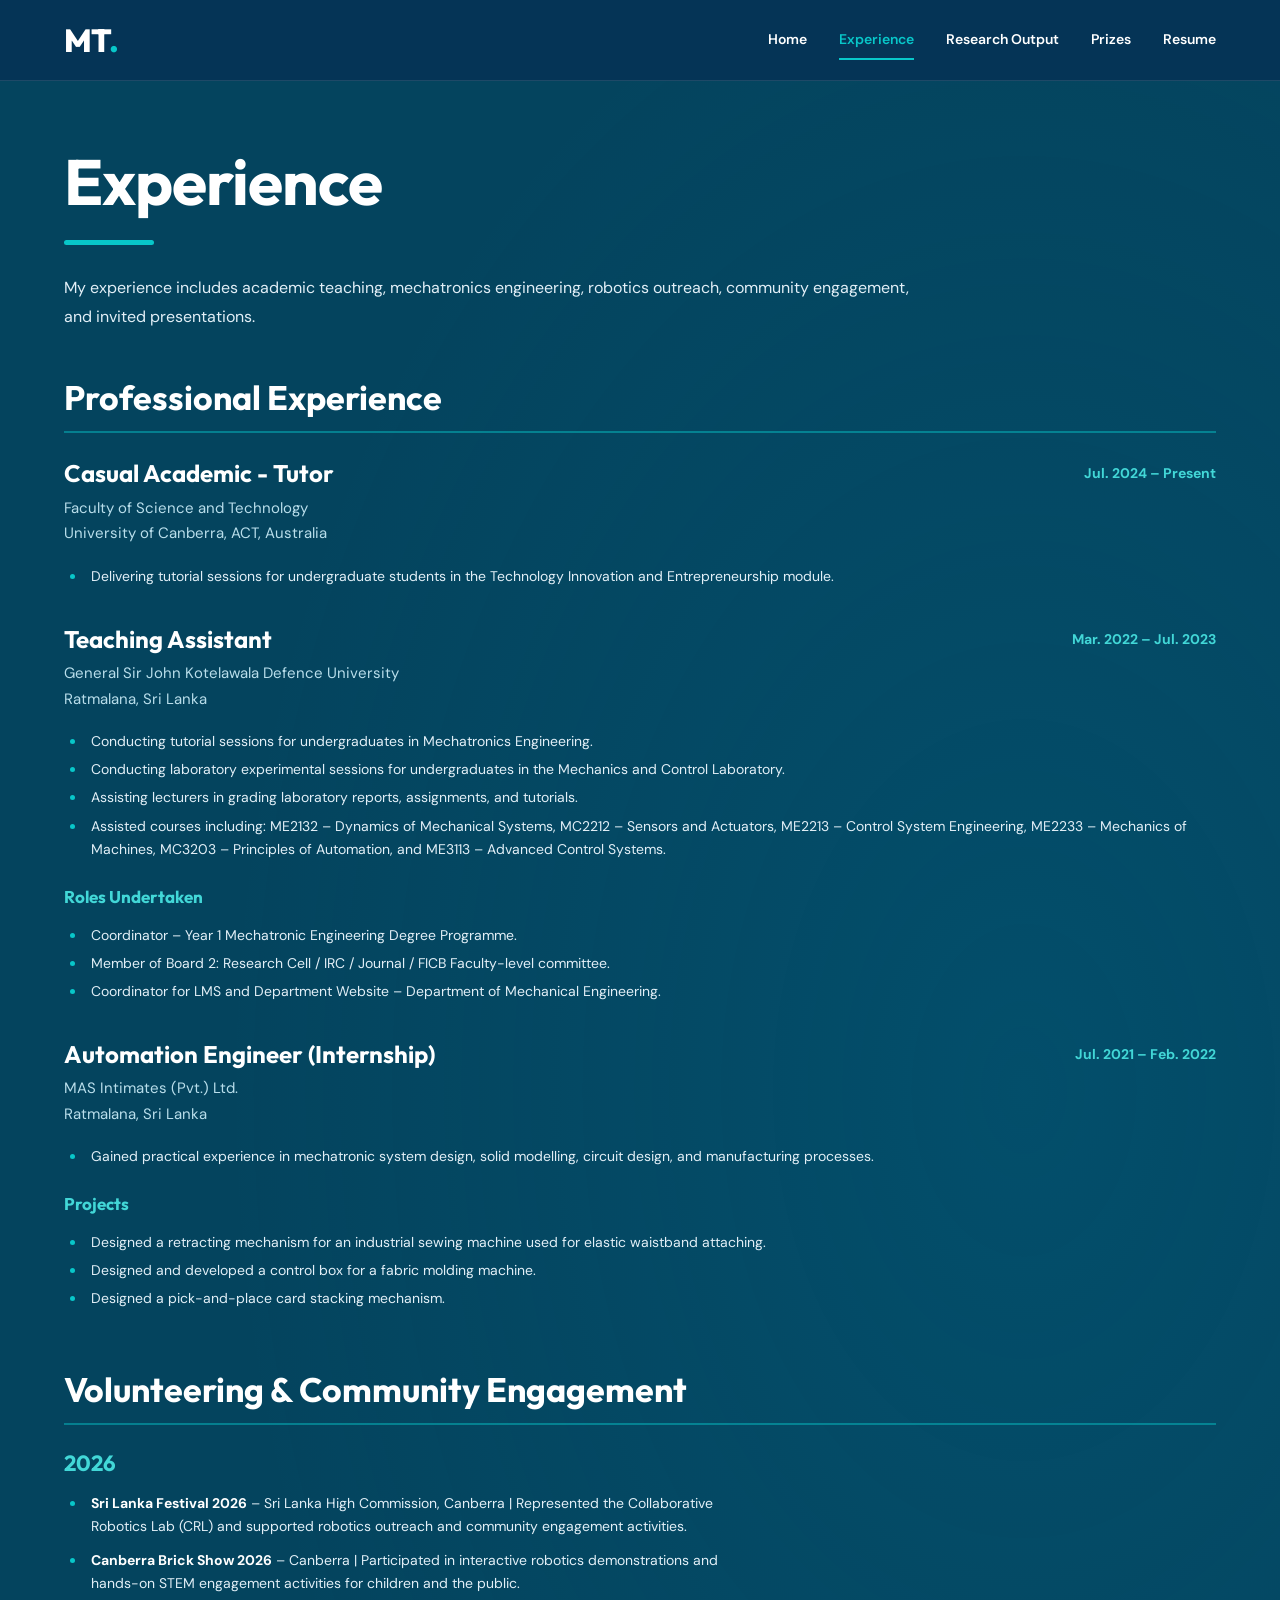
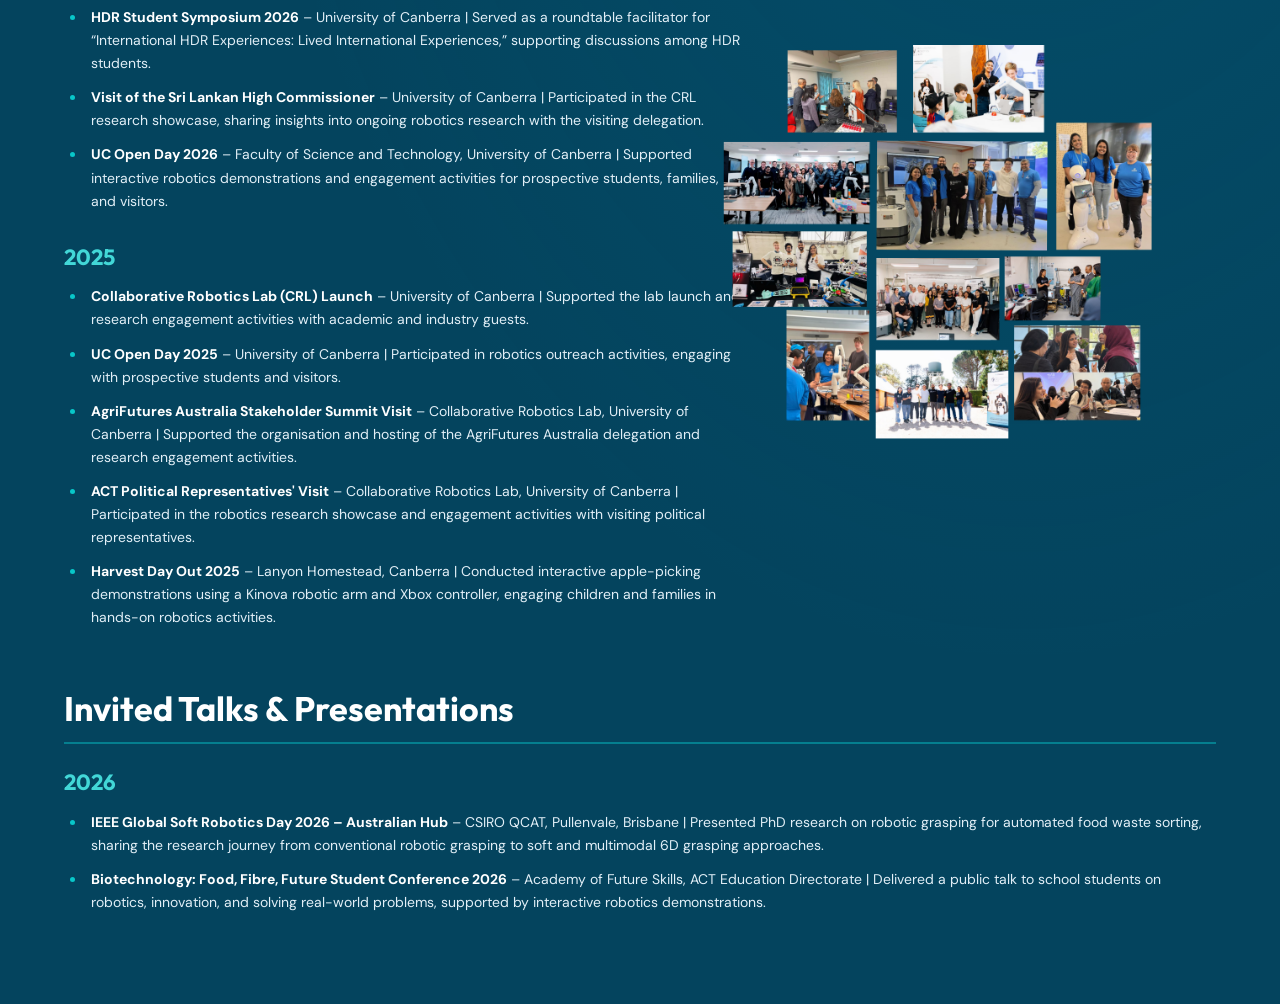
==== experience.html @ 750ffaf9 "Update experience.html" ====
<!DOCTYPE html>
<html lang="en">

<head>
    <meta charset="UTF-8">
    <meta name="viewport"
          content="width=device-width, initial-scale=1">

    <meta name="description"
          content="Professional experience, volunteering, community engagement, and invited talks of Moniesha Thilakarathna.">

    <title>Experience | Moniesha Thilakarathna</title>

    <!-- Google Fonts -->
    <link rel="preconnect"
          href="https://fonts.googleapis.com">

    <link rel="preconnect"
          href="https://fonts.gstatic.com"
          crossorigin>

    <link href="https://fonts.googleapis.com/css2?family=DM+Sans:wght@400;500;600;700&family=Outfit:wght@400;500;600;700;800&display=swap"
          rel="stylesheet">

    <!-- Main Portfolio Stylesheet -->
    <link rel="stylesheet" href="style.css?v=7">

    <style>

        /* ==========================================
           EXPERIENCE PAGE
           ========================================== */

        .experience-page {
            background:
                radial-gradient(
                    ellipse at 80% 40%,
                    rgba(0,125,165,0.18),
                    transparent 55%
                ),
                #04445e;

            min-height: calc(100vh - 80px);
            padding: 65px 0 90px;
            color: #ffffff;
        }

        /* PAGE TITLE */

        .experience-page .page-heading {
            font-family: 'Outfit', sans-serif;
            font-size: clamp(38px, 5vw, 64px);
            font-weight: 700;
            line-height: 1.12;
            letter-spacing: -1px;
            margin-bottom: 22px;
        }

        .experience-page .heading-rule {
            width: 90px;
            height: 5px;
            background: #08c7c9;
            border-radius: 5px;
            margin-bottom: 28px;
        }

        .experience-page .intro {
            color: #e2eff7;
            max-width: 850px;
            font-size: 16px;
            line-height: 1.85;
            margin-bottom: 45px;
        }

        /* ==========================================
           EXPERIENCE ENTRIES
           ========================================== */

        .experience-list {
            display: flex;
            flex-direction: column;
            gap: 35px;
        }

        .experience-item {
            background: transparent;
            border: none;
            border-radius: 0;
            padding: 0;
            box-shadow: none;
        }

        /* POSITION HEADER */

        .experience-header {
            display: flex;
            justify-content: space-between;
            align-items: flex-start;
            gap: 25px;
            margin-bottom: 18px;
        }

        .experience-position {
            font-family: 'Outfit', sans-serif;
            font-size: 24px;
            font-weight: 700;
            color: #ffffff;
            line-height: 1.35;
        }

        .experience-date {
            color: #42d7d7;
            font-size: 14px;
            font-weight: 700;
            white-space: nowrap;
            padding-top: 5px;
        }

        .experience-institution {
            color: #b9deeb;
            font-size: 15px;
            line-height: 1.7;
            margin-top: 6px;
        }

        /* SECTION LABELS */

        .experience-subheading {
            font-family: 'Outfit', sans-serif;
            font-size: 17px;
            font-weight: 700;
            color: #42d7d7;
            margin-top: 22px;
            margin-bottom: 12px;
        }

        /* RESPONSIBILITIES */

        .experience-details {
            padding-left: 22px;
            margin: 0;
            color: #e2eff7;
        }

        .experience-details li {
            font-size: 14px;
            line-height: 1.65;
            margin-bottom: 5px;
            padding-left: 5px;
        }

        .experience-details li::marker {
            color: #08c7c9;
        }

        /* NESTED PROJECT LIST */

        .experience-details ul {
            padding-left: 24px;
            margin-top: 8px;
        }

        /* ==========================================
           RESPONSIVE
           ========================================== */

        @media (max-width: 650px) {

            .experience-page {
                padding: 42px 0 65px;
            }

            .experience-item {
                padding: 0;
            }

            .experience-header {
                flex-direction: column;
                gap: 8px;
            }

            .experience-position {
                font-size: 21px;
            }

            .experience-date {
                font-size: 13px;
            }

            .experience-institution {
                font-size: 14px;
            }

            .experience-details li {
                font-size: 13px;
            }
        }


        /* SECTION HEADINGS AND SPACING */
        .experience-section + .experience-section {
            margin-top: 58px;
        }
        .section-heading {
            font: 700 clamp(25px, 3vw, 34px)/1.25 'Outfit', sans-serif;
            color: #ffffff;
            margin: 0 0 24px;
            padding-bottom: 12px;
            border-bottom: 2px solid rgba(8,199,201,0.45);
        }
        .activity-year {
            font: 700 22px/1.3 'Outfit', sans-serif;
            color: #42d7d7;
            margin: 0 0 14px;
        }
        .activity-list li {
            margin-bottom: 11px;
            line-height: 1.65;
        }
        .activity-list li:last-child,
        .experience-details li:last-child {
            margin-bottom: 0;
        }
        .activity-list strong {
            color: #ffffff;
            font-weight: 700;
        }
        /* 60:40 CONTENT AND IMAGE LAYOUT */
        .volunteering-layout {
            display: grid;
            grid-template-columns: minmax(0, 3fr) minmax(0, 2fr);
            gap: 24px;
            align-items: start;
        }
        .volunteering-content {
            display: grid;
            gap: 30px;
            min-width: 0;
        }
        .activity-card {
            padding: 0;
        }
       
/* RIGHT IMAGE AREA */

.volunteering-image {
    width: 100%;
    height: 100%;
    margin: 0 !important;
    padding: 0 !important;

    display: flex;
    align-items: center;
    justify-content: center;

    background: transparent !important;
    border: none !important;
    border-radius: 0 !important;
    box-shadow: none !important;

    overflow: visible;
}

/* ENLARGE COLLAGE EQUALLY FROM ALL SIDES */

.volunteering-image img {
    display: block;

    width: 140% !important;
    max-width: none !important;
    height: auto !important;
    max-height: none !important;

    object-fit: contain;
    object-position: center;

    border: none !important;
    border-radius: 0 !important;
    box-shadow: none !important;
}

/* MOBILE */

@media (max-width: 768px) {
    .volunteering-image {
        height: auto;
    }

    .volunteering-image img {
        width: 100% !important;
        max-width: 100% !important;
        height: auto !important;
    }
}

    
/* VOLUNTEERING - 40:60 LAYOUT */

.volunteering-grid {
    display: grid;
    grid-template-columns: minmax(0, 2fr) minmax(0, 3fr);
    gap: 30px;
    align-items: stretch;
}

/* Left content */
.volunteering-grid > :first-child {
    min-width: 0;
}

/* Right image area */
.volunteering-image {
    width: 100%;
    height: 100%;
    min-width: 0;

    margin: 0 !important;
    padding: 0 !important;

    display: flex;
    align-items: center;
    justify-content: center;

    background: transparent !important;
    border: none !important;
    border-radius: 0 !important;
    box-shadow: none !important;
}

/* Enlarge collage while preserving proportions */
.volunteering-image img {
    display: block;

    width: 100%;
    height: 100%;
    max-width: 100%;
    max-height: 100%;

    object-fit: contain;
    object-position: center;

    border: none !important;
    border-radius: 0 !important;
    box-shadow: none !important;
}

/* Mobile */
@media (max-width: 768px) {
    .volunteering-grid {
        grid-template-columns: 1fr;
        gap: 25px;
    }

    .volunteering-image {
        height: auto;
    }

    .volunteering-image img {
        width: 100%;
        height: auto;
    }
}

        
    </style>

</head>

<body>

    <!-- ==========================================
         NAVIGATION BAR
         ========================================== -->

    <header class="site-header">

        <nav class="navbar container"
             aria-label="Main navigation">

            <a href="index.html" class="logo">
                MT<span>.</span>
            </a>

            <button class="menu-toggle"
                    type="button"
                    aria-label="Toggle navigation"
                    aria-expanded="false"
                    aria-controls="nav-links">
                ☰
            </button>

            <div class="nav-links" id="nav-links">

                <a href="index.html">Home</a>

                <a href="experience.html"
                   class="active"
                   aria-current="page">
                    Experience
                </a>

                <a href="research-output.html">
                    Research Output
                </a>

                <a href="prizes.html">
                    Prizes
                </a>

                <a href="assets/resume/CV-Moniesha_Thilakarathna.pdf"
                   target="_blank"
                   rel="noopener noreferrer">
                    Resume
                </a>

            </div>

        </nav>

    </header>


    <!-- ==========================================
         EXPERIENCE CONTENT
         ========================================== -->

    <main class="experience-page">

        <div class="container">

            <h1 class="page-heading">
                Experience
            </h1>

            <div class="heading-rule"></div>

            <p class="intro">
                My experience includes academic teaching, mechatronics engineering, robotics outreach, community engagement, and invited presentations.
            </p>


            <section class="experience-section" id="professional-experience" aria-labelledby="professional-heading">
                <h2 class="section-heading" id="professional-heading">Professional Experience</h2>
                <div class="experience-list">


                <!-- ==================================
                     1. CASUAL ACADEMIC
                     ================================== -->

                <article class="experience-item">

                    <div class="experience-header">

                        <div>

                            <h2 class="experience-position">
                                Casual Academic - Tutor
                            </h2>

                            <p class="experience-institution">
                                Faculty of Science and Technology
                                <br>
                                University of Canberra, ACT, Australia
                            </p>

                        </div>

                        <div class="experience-date">
                            Jul. 2024 – Present
                        </div>

                    </div>

                    <ul class="experience-details">

                        <li>
                            Delivering tutorial sessions for
                            undergraduate students in the
                            Technology Innovation and
                            Entrepreneurship module.
                        </li>

                    </ul>

                </article>


                <!-- ==================================
                     2. TEACHING ASSISTANT
                     ================================== -->

                <article class="experience-item">

                    <div class="experience-header">

                        <div>

                            <h2 class="experience-position">
                                Teaching Assistant
                            </h2>

                            <p class="experience-institution">
                                General Sir John Kotelawala
                                Defence University
                                <br>
                                Ratmalana, Sri Lanka
                            </p>

                        </div>

                        <div class="experience-date">
                            Mar. 2022 – Jul. 2023
                        </div>

                    </div>

                    <ul class="experience-details">

                        <li>
                            Conducting tutorial sessions for
                            undergraduates in Mechatronics Engineering.
                        </li>

                        <li>
                            Conducting laboratory experimental sessions
                            for undergraduates in the Mechanics and
                            Control Laboratory.
                        </li>

                        <li>
                            Assisting lecturers in grading laboratory
                            reports, assignments, and tutorials.
                        </li>

                        <li>
                            Assisted courses including:
                            ME2132 – Dynamics of Mechanical Systems,
                            MC2212 – Sensors and Actuators,
                            ME2213 – Control System Engineering,
                            ME2233 – Mechanics of Machines,
                            MC3203 – Principles of Automation,
                            and ME3113 – Advanced Control Systems.
                        </li>

                    </ul>


                    <h3 class="experience-subheading">
                        Roles Undertaken
                    </h3>

                    <ul class="experience-details">

                        <li>
                            Coordinator – Year 1 Mechatronic
                            Engineering Degree Programme.
                        </li>

                        <li>
                            Member of Board 2: Research Cell /
                            IRC / Journal / FICB Faculty-level committee.
                        </li>

                        <li>
                            Coordinator for LMS and Department Website –
                            Department of Mechanical Engineering.
                        </li>

                    </ul>

                </article>


                <!-- ==================================
                     3. AUTOMATION ENGINEER
                     ================================== -->

                <article class="experience-item">

                    <div class="experience-header">

                        <div>

                            <h2 class="experience-position">
                                Automation Engineer (Internship)
                            </h2>

                            <p class="experience-institution">
                                MAS Intimates (Pvt.) Ltd.
                                <br>
                                Ratmalana, Sri Lanka
                            </p>

                        </div>

                        <div class="experience-date">
                            Jul. 2021 – Feb. 2022
                        </div>

                    </div>


                    <ul class="experience-details">

                        <li>
                            Gained practical experience in
                            mechatronic system design,
                            solid modelling, circuit design,
                            and manufacturing processes.
                        </li>

                    </ul>


                    <h3 class="experience-subheading">
                        Projects
                    </h3>

                    <ul class="experience-details">

                        <li>
                            Designed a retracting mechanism for
                            an industrial sewing machine used
                            for elastic waistband attaching.
                        </li>

                        <li>
                            Designed and developed a control box
                            for a fabric molding machine.
                        </li>

                        <li>
                            Designed a pick-and-place card
                            stacking mechanism.
                        </li>

                    </ul>

                </article>


            </div>
            </section>

            <!-- VOLUNTEERING AND COMMUNITY ENGAGEMENT -->
            <section class="experience-section" id="volunteering" aria-labelledby="volunteering-heading">
                <h2 class="section-heading" id="volunteering-heading">Volunteering &amp; Community Engagement</h2>
                <div class="volunteering-layout">
                    <div class="volunteering-content">
                        <div class="experience-item activity-card">
                            <h3 class="activity-year">2026</h3>
                            <ul class="experience-details activity-list">
                                <li><strong>Sri Lanka Festival 2026</strong> – Sri Lanka High Commission, Canberra | Represented the Collaborative Robotics Lab (CRL) and supported robotics outreach and community engagement activities.</li>
                                <li><strong>Canberra Brick Show 2026</strong> – Canberra | Participated in interactive robotics demonstrations and hands-on STEM engagement activities for children and the public.</li>
                                <li><strong>HDR Student Symposium 2026</strong> – University of Canberra | Served as a roundtable facilitator for “International HDR Experiences: Lived International Experiences,” supporting discussions among HDR students.</li>
                                <li><strong>Visit of the Sri Lankan High Commissioner</strong> – University of Canberra | Participated in the CRL research showcase, sharing insights into ongoing robotics research with the visiting delegation.</li>
                                <li><strong>UC Open Day 2026</strong> – Faculty of Science and Technology, University of Canberra | Supported interactive robotics demonstrations and engagement activities for prospective students, families, and visitors.</li>
                            </ul>
                        </div>
                        <div class="experience-item activity-card">
                            <h3 class="activity-year">2025</h3>
                            <ul class="experience-details activity-list">
                                <li><strong>Collaborative Robotics Lab (CRL) Launch</strong> – University of Canberra | Supported the lab launch and research engagement activities with academic and industry guests.</li>
                                <li><strong>UC Open Day 2025</strong> – University of Canberra | Participated in robotics outreach activities, engaging with prospective students and visitors.</li>
                                <li><strong>AgriFutures Australia Stakeholder Summit Visit</strong> – Collaborative Robotics Lab, University of Canberra | Supported the organisation and hosting of the AgriFutures Australia delegation and research engagement activities.</li>
                                <li><strong>ACT Political Representatives' Visit</strong> – Collaborative Robotics Lab, University of Canberra | Participated in the robotics research showcase and engagement activities with visiting political representatives.</li>
                                <li><strong>Harvest Day Out 2025</strong> – Lanyon Homestead, Canberra | Conducted interactive apple-picking demonstrations using a Kinova robotic arm and Xbox controller, engaging children and families in hands-on robotics activities.</li>
                            </ul>
                        </div>
                    </div>
                    <figure class="volunteering-image">
                        <img src="assets/images/Volunteering_Collage.png"
                             alt="Collage of volunteering, community engagement and robotics outreach activities"
                             loading="lazy">
                    </figure>
                </div>
            </section>

            <!-- INVITED TALKS AND PRESENTATIONS -->
            <section class="experience-section" id="invited-talks" aria-labelledby="talks-heading">
                <h2 class="section-heading" id="talks-heading">Invited Talks &amp; Presentations</h2>
                <article class="experience-item activity-card">
                    <h3 class="activity-year">2026</h3>
                    <ul class="experience-details activity-list">
                        <li><strong>IEEE Global Soft Robotics Day 2026 – Australian Hub</strong> – CSIRO QCAT, Pullenvale, Brisbane | Presented PhD research on robotic grasping for automated food waste sorting, sharing the research journey from conventional robotic grasping to soft and multimodal 6D grasping approaches.</li>
                        <li><strong>Biotechnology: Food, Fibre, Future Student Conference 2026</strong> – Academy of Future Skills, ACT Education Directorate | Delivered a public talk to school students on robotics, innovation, and solving real-world problems, supported by interactive robotics demonstrations.</li>
                    </ul>
                </article>
            </section>

        </div>

    </main>


    <!-- ==========================================
         MOBILE NAVIGATION SCRIPT
         ========================================== -->

    <script>

        const toggle =
            document.querySelector('.menu-toggle');

        const links =
            document.querySelector('.nav-links');

        toggle.addEventListener('click', () => {

            const open =
                links.classList.toggle('open');

            toggle.setAttribute(
                'aria-expanded',
                String(open)
            );

        });

        links.querySelectorAll('a').forEach(a => {

            a.addEventListener('click', () => {

                links.classList.remove('open');

                toggle.setAttribute(
                    'aria-expanded',
                    'false'
                );

            });

        });

    </script>

</body>
</html>
---- style.css ----
/* ==========================================
   MONIESHA THILAKARATHNA
   PORTFOLIO - HOMEPAGE
   ========================================== */

:root {
    --ocean-blue: #06395f;
    --deep-blue: #032e50;
    --teal: #08c7c9;
    --white: #ffffff;
    --light-text: #e2eff7;
}


/* ==========================================
   GENERAL
   ========================================== */

* {
    margin: 0;
    padding: 0;
    box-sizing: border-box;
}

html {
    scroll-behavior: smooth;
}

body {
    font-family: 'DM Sans', sans-serif;
    background: #ffffff;
    color: #ffffff;
    line-height: 1.7;
}

a {
    text-decoration: none;
    color: inherit;
}

img {
    display: block;
    max-width: 100%;
}

button {
    font: inherit;
}


/* ==========================================
   CENTRED CONTENT
   ========================================== */

.container {
    width: min(1200px, 90%);
    margin: 0 auto;
}


/* ==========================================
   NAVIGATION BAR
   ========================================== */

.site-header {
    width: 100%;
    background: #053456;

    border-bottom:
        1px solid rgba(255,255,255,0.1);
}

.navbar {
    min-height: 80px;

    display: flex;
    align-items: center;
    justify-content: space-between;

    gap: 30px;
}


/* LOGO */

.logo {
    font-family: 'Outfit', sans-serif;
    font-size: 32px;
    font-weight: 800;

    color: #ffffff;
    letter-spacing: -1px;

    flex-shrink: 0;
}

.logo span {
    color: var(--teal);
}


/* NAVIGATION LINKS */

.nav-links {
    display: flex;
    align-items: center;
    gap: 32px;
}

.nav-links a {
    font-size: 14px;
    font-weight: 600;
    color: #ffffff;

    position: relative;
    padding: 8px 0;
}

.nav-links a:hover,
.nav-links a.active {
    color: var(--teal);
}

.nav-links a.active::after {
    content: "";

    position: absolute;
    bottom: 0;
    left: 0;

    width: 100%;
    height: 2px;

    background: var(--teal);
}


/* MOBILE MENU BUTTON */

.menu-toggle {
    display: none;

    background: none;
    border: none;

    color: white;
    font-size: 27px;

    cursor: pointer;
}


/* ==========================================
   HOMEPAGE BACKGROUND
   ========================================== */

.hero {
    width: 100%;

    min-height: 0;
    height: auto;

    background:
        radial-gradient(
            ellipse at 75% 75%,
            rgba(0, 125, 165, 0.20),
            transparent 55%
        ),
        linear-gradient(
            145deg,
            #04445E 100%
        );

    display: block;
}


/* ==========================================
   HOMEPAGE GRID
   ========================================== */

.hero-grid {
    display: grid;

    grid-template-columns:
        minmax(0, 1.15fr)
        minmax(0, 0.85fr);

    /* Both columns have the same height */
    align-items: stretch;

    gap: clamp(35px, 5vw, 90px);

    padding-top: 45px;
    padding-bottom: 55px;

    transform: none;
}


/* ==========================================
   LEFT: INTRODUCTION
   ========================================== */

.hero-content {
    position: relative;

    min-width: 0;
    max-width: 660px;
}


/* NAME */

.hero-content h1 {
    font-family: 'Outfit', sans-serif;

    font-size: clamp(43px, 4.5vw, 72px);
    font-weight: 700;

    line-height: 1.13;
    letter-spacing: -1.8px;

    color: #ffffff;

    margin-bottom: 28px;

    overflow-wrap: anywhere;
}


/* ==========================================
   TURQUOISE DIVIDER
   ========================================== */

.hero-divider {
    width: 90px;
    height: 5px;

    background: var(--teal);

    border-radius: 5px;
    margin-bottom: 26px;
}


/* ==========================================
   BIOGRAPHY
   ========================================== */

.hero-description {
    max-width: 660px;

    font-size: 15px;
    line-height: 1.9;

    color: var(--light-text);

    text-align: justify;
    text-justify: inter-word;
}


/* ==========================================
   BUTTONS
   ========================================== */

.hero-buttons {
    display: flex;
    flex-wrap: wrap;

    gap: 18px;
    margin-top: 35px;
}

.btn {
    display: inline-flex;

    align-items: center;
    justify-content: center;

    padding: 14px 25px;
    min-height: 50px;

    border-radius: 5px;

    font-size: 13px;
    font-weight: 700;

    white-space: nowrap;
}


/* WHITE BUTTON */

.btn-white {
    background: #ffffff;
    color: #053456;
}

.btn-white:hover {
    background: #e9f5fc;
}


/* TEAL BUTTON */

.btn-teal {
    background: var(--teal);
    color: #032e50;
}

.btn-teal:hover {
    background: #35d9d9;
}


/* ==========================================
   TOP-RIGHT GET IN TOUCH BUTTON
   ========================================== */

.hero-top-contact {
    position: absolute;

    /* Align button vertically with Moniesha */
    top: 31px;
    right: 0;

    display: flex;
    align-items: center;
    justify-content: flex-end;

    z-index: 2;
}


/* SMALLER BUTTON */

.hero-top-contact .btn {
    min-height: 38px;

    padding: 9px 17px;

    font-size: 12px;
    border-radius: 5px;
}


/* ==========================================
   RIGHT: PORTRAIT
   ========================================== */

.hero-visual {
    width: 100%;
    height: 100%;

    display: flex;
    align-items: stretch;
    justify-content: center;

    min-height: 0;
}


/* PORTRAIT FRAME */

.portrait-frame {
    width: min(100%, 350px);

    /* Match the full height of left content */
    height: 100%;

    aspect-ratio: auto;

    overflow: hidden;
    border-radius: 6px;
    background: #dceefa;

    box-shadow: 0 18px 45px rgba(0,0,0,0.18);
}


/* PORTRAIT IMAGE */

.portrait-frame img {
    width: 100%;
    height: 100%;

    object-fit: cover;
    object-position: center 30%;
}

/* ==========================================
   RESEARCH CONTRIBUTIONS TREE
   ========================================== */

.expertise-strip {
    width: 100%;

    background:
        radial-gradient(
            ellipse at 50% 45%,
            #075569 0%,
            #04445E 55%,
            #053456 100%
        );

    padding: 20px 0 35px;

    overflow: hidden;
}


/* TREE CONTAINER */

.research-tree {
    width: 100%;
    max-width: 1200px;

    margin: 0 auto;
    position: relative;
}


/* SVG */

.research-tree-svg {
    display: block;

    width: 100%;
    height: auto;

    overflow: visible;
}


/* ROOT TEXT */

.tree-root-text {
    font-family: 'Outfit', sans-serif;
    font-size: 42px;
    font-weight: 700;

    fill: #063456;

    dominant-baseline: middle;
}


/* RESEARCH BOX TEXT */

.tree-card-text {
    font-family: 'DM Sans', sans-serif;
    font-size: 32px;
    font-weight: 700;

    fill: #063456;

    dominant-baseline: middle;
}


/* BENCHMARKING DARK BLUE TEXT */

.tree-card-light {
    fill: #063456;
}


/* ==========================================
   TABLET
   ========================================== */

@media (max-width: 950px) {

    .expertise-strip {
        padding: 25px 0 35px;
    }

    .research-tree {
        max-width: 900px;
    }

}


/* ==========================================
   MOBILE
   ========================================== */

@media (max-width: 650px) {

    .expertise-strip {
        padding: 20px 0 30px;
    }

    .research-tree {
        width: 100%;
    }

    .research-tree-svg {
        width: 100%;
        height: auto;
    }

}


/* ==========================================
   TABLET
   ========================================== */

@media (max-width: 950px) {

    .hero-grid {
        grid-template-columns: 1fr;

        gap: 45px;

        padding-top: 45px;
        padding-bottom: 50px;

        transform: none;
    }

    .hero-content {
        max-width: 750px;
    }

    .hero-visual {
        height: auto;
        justify-content: center;
    }

    .portrait-frame {
        width: min(100%, 380px);
        height: auto;
        aspect-ratio: 3 / 4;
    }

    .nav-links {
        gap: 18px;
    }

    /* RESEARCH TREE */

    .expertise-strip {
        padding: 35px 0 45px;
    }

    .research-tree {
        max-width: 850px;
    }

}


/* ==========================================
   MOBILE
   ========================================== */

@media (max-width: 650px) {

    .container {
        width: 90%;
    }

    .navbar {
        min-height: 72px;
    }

    .logo {
        font-size: 30px;
    }

    .menu-toggle {
        display: block;
    }


    /* MOBILE NAVIGATION */

    .nav-links {
        display: none;

        position: absolute;

        top: 72px;
        left: 0;
        right: 0;

        background: #053456;

        padding: 20px 5% 30px;

        flex-direction: column;
        align-items: flex-start;

        gap: 15px;

        z-index: 100;
    }

    .nav-links.open {
        display: flex;
    }

    .nav-links a {
        font-size: 14px;
    }


    /* MOBILE HERO */

    .hero {
        min-height: calc(100svh - 72px);
    }

    .hero-grid {
        padding-top: 35px;
        padding-bottom: 40px;

        gap: 40px;
    }

    .hero-content h1 {
        font-size: clamp(36px, 9vw, 52px);
        letter-spacing: -1px;
    }

    .hero-description {
        font-size: 14px;
        line-height: 1.85;
    }


    /* MOBILE CONTACT BUTTON */

    .hero-top-contact {
        position: static;

        display: flex;
        justify-content: flex-end;

        height: auto;
        margin-bottom: 25px;
    }


    /* MOBILE BUTTONS */

    .hero-buttons {
        gap: 12px;
    }

    .btn {
        padding: 13px 19px;
        font-size: 12px;
    }


    /* MOBILE PORTRAIT */

    .portrait-frame {
        width: min(100%, 320px);
        height: auto;
        aspect-ratio: 3 / 4;
    }


    /* MOBILE RESEARCH TREE */

    .expertise-strip {
        padding: 30px 0 40px;
    }

    .research-tree {
        width: 100%;
    }

    .research-tree-svg {
        width: 100%;
        height: auto;
    }

}


/* ==========================================
   SMALL MOBILE SCREENS
   ========================================== */

@media (max-width: 380px) {

    .hero-buttons {
        flex-direction: column;
        align-items: stretch;
    }

    .btn {
        width: 100%;
    }

}


/* ==========================================
   INTERACTIVE RESEARCH CARDS
   ========================================== */

.research-hit-area {
    cursor: pointer;
    outline: none;
}

.research-hit-area:focus-visible rect {
    stroke: #ffffff;
    stroke-width: 4px;
}

/* DESCRIPTION PANEL */

.research-description-panel {
    width: min(100%, 850px);
    margin: -105px auto 20px;
    padding: 28px 34px;

    position: relative;
    z-index: 5;

    background: linear-gradient(
        135deg,
        #0a5269,
        #176d80
    );

    border: 1px solid rgba(255,255,255,0.18);
    border-radius: 12px;

    box-shadow: 0 15px 40px rgba(0,0,0,0.2);

    color: #ffffff;
    animation: researchReveal 0.2s ease-out;
}

.research-description-panel[hidden] {
    display: none;
}

.research-description-panel h3 {
    font-family: 'Outfit', sans-serif;
    font-size: 25px;
    font-weight: 700;
    color: #ffffff;
    margin-bottom: 14px;
}

.research-description-panel p {
    font-family: 'DM Sans', sans-serif;
    font-size: 15px;
    line-height: 1.85;
    color: #e2eff7;
    text-align: justify;
}

.research-project-link {
    display: inline-block;
    margin-top: 18px;
    font-weight: 700;
    color: #08c7c9;
}

@keyframes researchReveal {
    from {
        opacity: 0;
        transform: translateY(8px);
    }

    to {
        opacity: 1;
        transform: translateY(0);
    }
}

/* MOBILE */

@media (max-width: 650px) {
    .research-description-panel {
        margin: 0 auto 20px;
        padding: 20px;
    }

    .research-description-panel h3 {
        font-size: 21px;
    }

    .research-description-panel p {
        font-size: 13px;
        text-align: left;
    }
}
/* ==========================================
   RESEARCH DESCRIPTION VIDEO
   ========================================== */

.research-video-container {
    width: 100%;
    margin-top: 25px;
    border-radius: 8px;
    overflow: hidden;

    background: #032e50;
    border: 1px solid rgba(255,255,255,0.15);
}

.research-video-container[hidden] {
    display: none;
}

.research-video-container video {
    display: block;
    width: 100%;
    height: auto;

    max-height: 450px;
    object-fit: contain;

    border-radius: 8px;
}

/* MOBILE */

@media (max-width: 650px) {

    .research-video-container {
        margin-top: 20px;
    }

    .research-video-container video {
        max-height: 280px;
    }

}


/* ==========================================
   RESEARCH OUTPUT - PUBLICATION REFERENCES
   ========================================== */

.publications-heading {
    font-family: 'Outfit', sans-serif;
    font-size: 30px;
    font-weight: 700;
    color: #ffffff;
    margin-bottom: 28px;
}

.publication-list {
    display: flex;
    flex-direction: column;
    gap: 20px;
    max-width: 1050px;
}

.publication {
    background: transparent;
    border: none;
    border-left: 3px solid #08c7c9;
    border-radius: 0;
    padding: 2px 0 2px 20px;
    margin: 0;
    box-shadow: none;
}

.publication p {
    font-family: 'DM Sans', sans-serif;
    font-size: 15px;
    line-height: 1.85;
    color: #e2eff7;
    margin: 0;
    text-align: left;
}

.publication .pub-title {
    color: #ffffff;
    font-weight: 500;
}

.publication .pub-venue {
    color: #42d7d7;
    font-style: italic;
}

.publication .pub-details {
    color: #c1dce9;
}

@media (max-width: 650px) {
    .publication-list { gap: 18px; }
    .publication { padding-left: 15px; }
    .publication p { font-size: 14px; line-height: 1.8; }
}

/* ==========================================
   GET IN TOUCH BUTTON
   ========================================== */

.hero-contact-btn {
    display: inline-flex;
    align-items: center;
    justify-content: center;

    background: #08c7c9;
    color: #053456;

    padding: 12px 20px;
    border-radius: 5px;

    font-family: 'DM Sans', sans-serif;
    font-size: 12px;
    font-weight: 700;

    text-decoration: none;
    white-space: nowrap;

    border: none;
    cursor: pointer;

    transition: background 0.2s ease;
}

.hero-contact-btn:hover {
    background: #35d9d9;
    color: #053456;
}
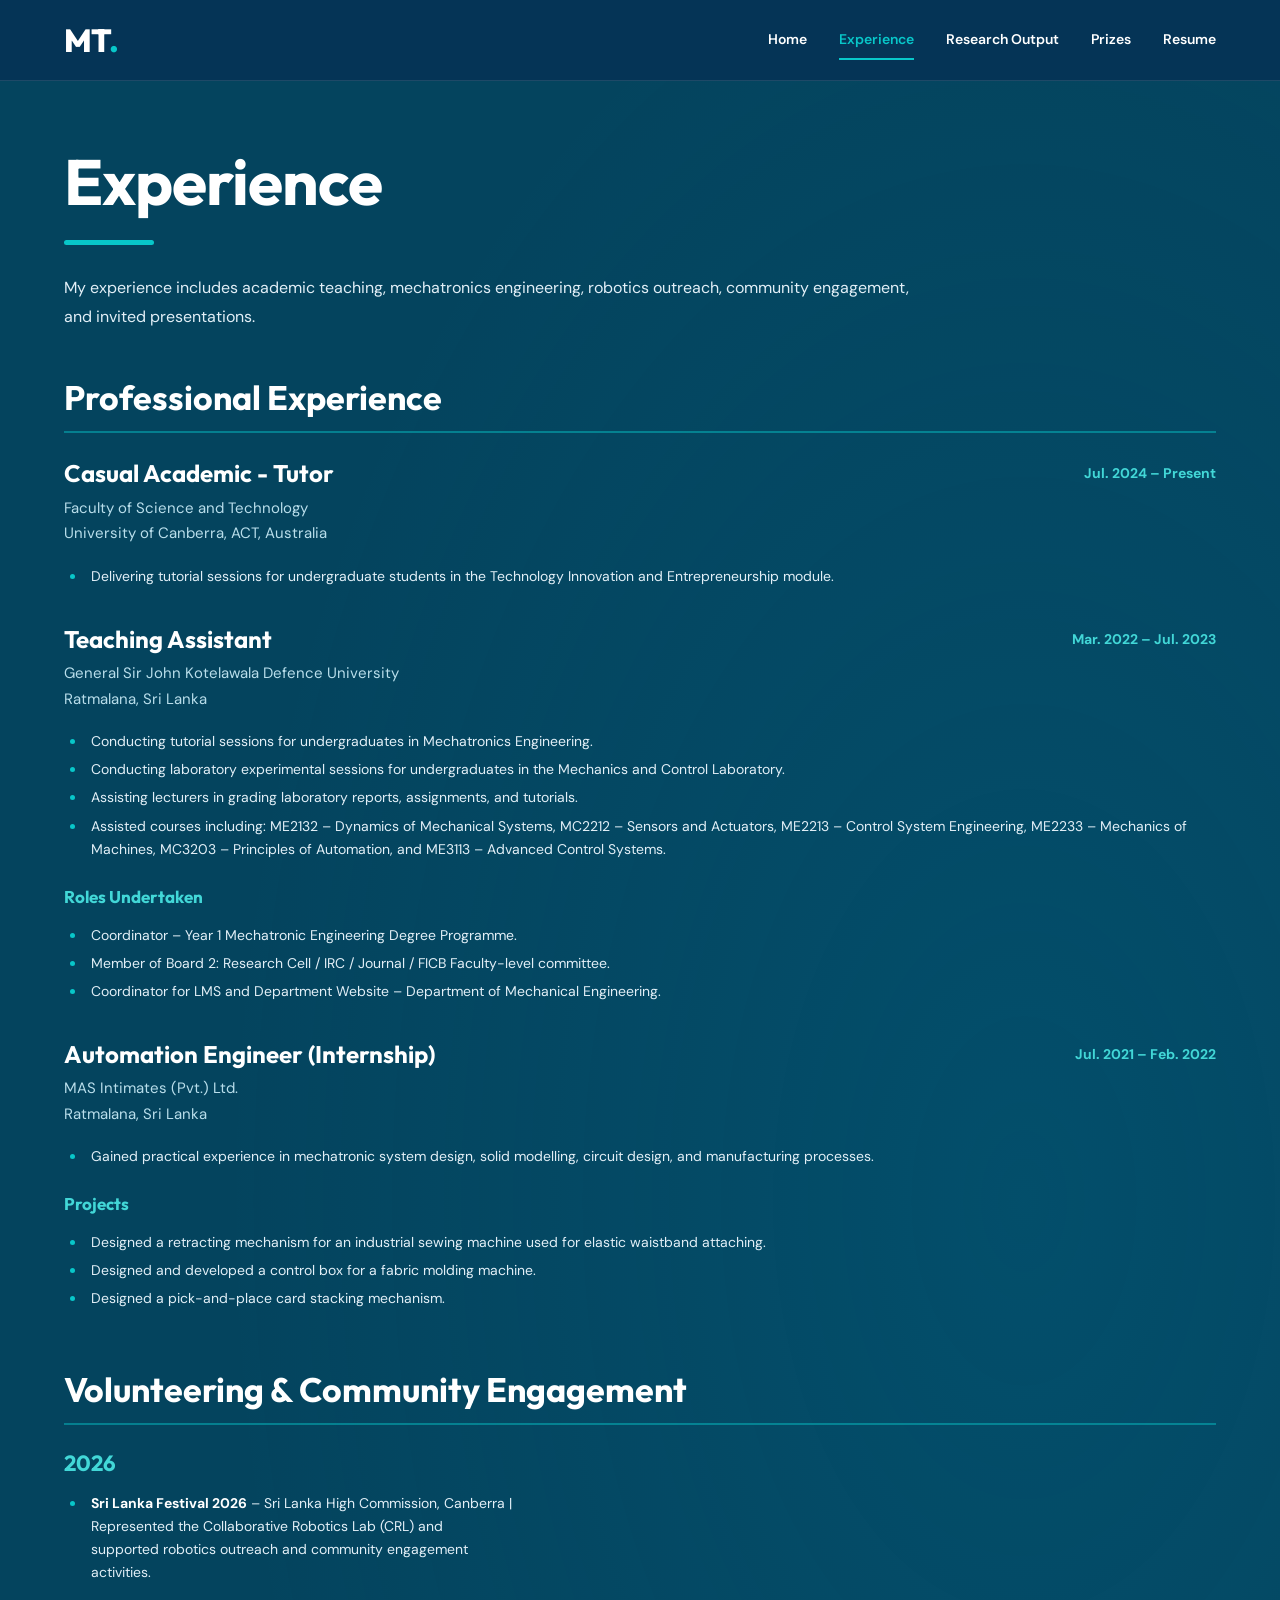
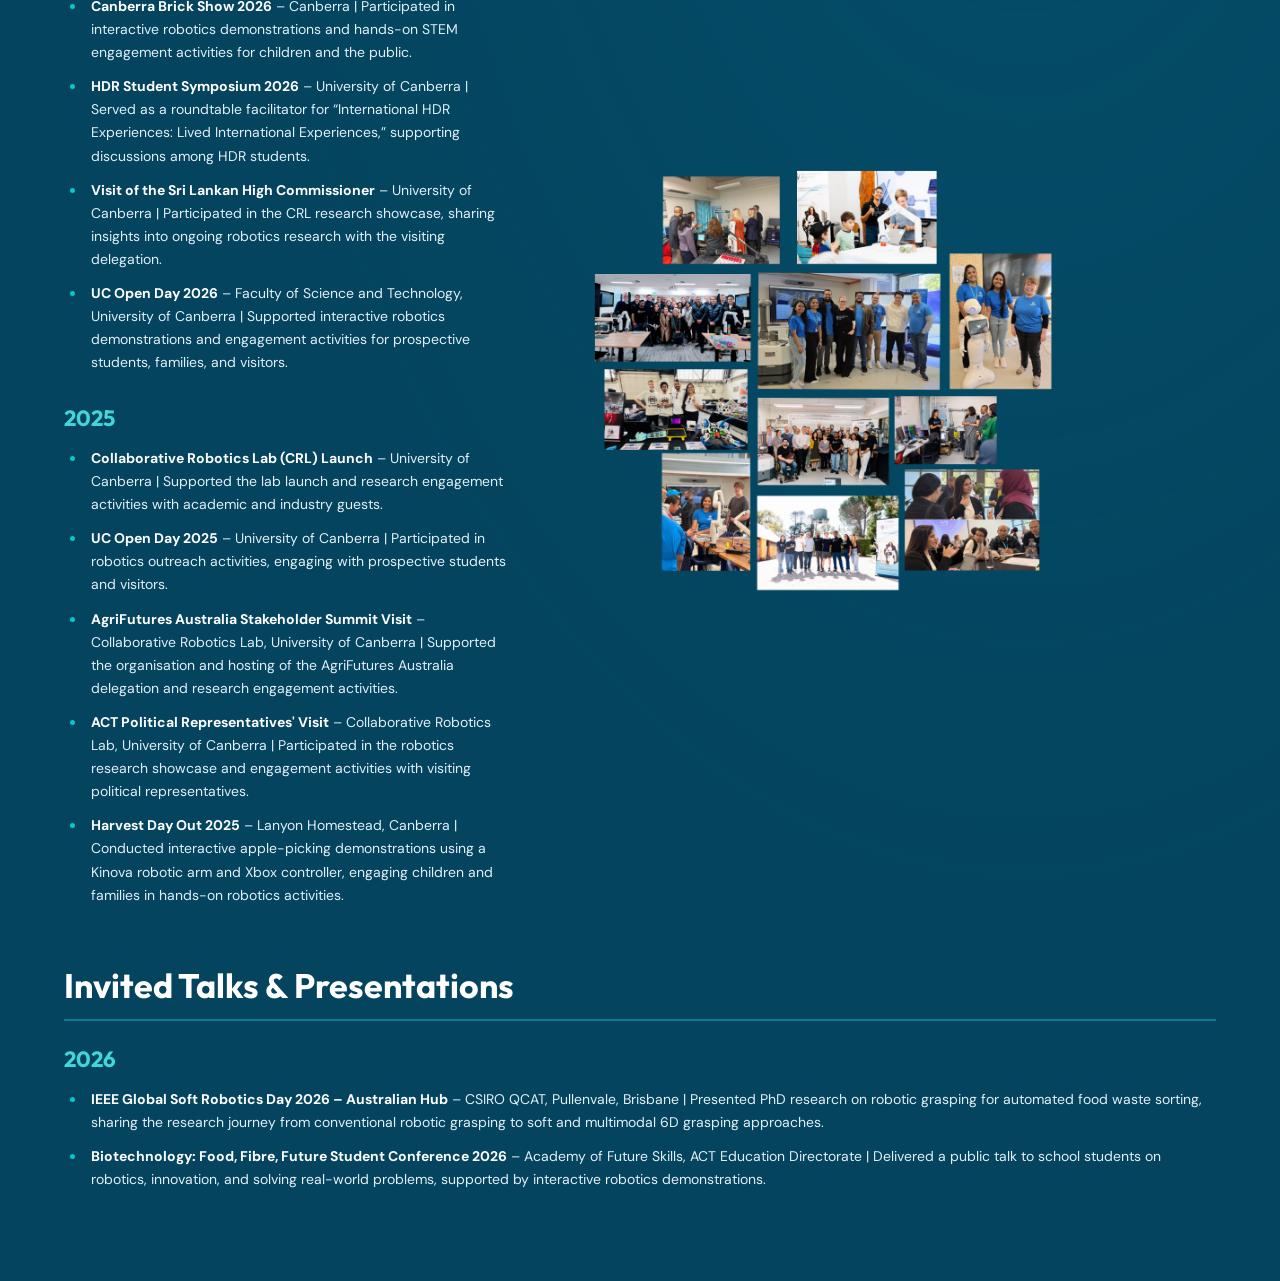
==== commit d97e3869: "Update experience.html" ====
--- a/experience.html
+++ b/experience.html
@@ -226,143 +226,68 @@
             color: #ffffff;
             font-weight: 700;
         }
-        /* 60:40 CONTENT AND IMAGE LAYOUT */
+        /* VOLUNTEERING: 40% TEXT / 60% COLLAGE */
         .volunteering-layout {
             display: grid;
-            grid-template-columns: minmax(0, 3fr) minmax(0, 2fr);
-            gap: 24px;
-            align-items: start;
-        }
+            grid-template-columns: minmax(0, 2fr) minmax(0, 3fr);
+            gap: 30px;
+            align-items: stretch;
+            width: 100%;
+        }
+
         .volunteering-content {
             display: grid;
+            align-content: start;
             gap: 30px;
             min-width: 0;
-        }
-        .activity-card {
+            max-width: 100%;
+            overflow-wrap: break-word;
+        }
+
+        .activity-card { padding: 0; min-width: 0; }
+
+        .volunteering-image {
+            display: flex;
+            align-items: center;
+            justify-content: center;
+            min-width: 0;
+            width: 100%;
+            height: 100%;
+            margin: 0;
             padding: 0;
-        }
-       
-/* RIGHT IMAGE AREA */
-
-.volunteering-image {
-    width: 100%;
-    height: 100%;
-    margin: 0 !important;
-    padding: 0 !important;
-
-    display: flex;
-    align-items: center;
-    justify-content: center;
-
-    background: transparent !important;
-    border: none !important;
-    border-radius: 0 !important;
-    box-shadow: none !important;
-
-    overflow: visible;
-}
-
-/* ENLARGE COLLAGE EQUALLY FROM ALL SIDES */
-
-.volunteering-image img {
-    display: block;
-
-    width: 140% !important;
-    max-width: none !important;
-    height: auto !important;
-    max-height: none !important;
-
-    object-fit: contain;
-    object-position: center;
-
-    border: none !important;
-    border-radius: 0 !important;
-    box-shadow: none !important;
-}
-
-/* MOBILE */
-
-@media (max-width: 768px) {
-    .volunteering-image {
-        height: auto;
-    }
-
-    .volunteering-image img {
-        width: 100% !important;
-        max-width: 100% !important;
-        height: auto !important;
-    }
-}
-
-    
-/* VOLUNTEERING - 40:60 LAYOUT */
-
-.volunteering-grid {
-    display: grid;
-    grid-template-columns: minmax(0, 2fr) minmax(0, 3fr);
-    gap: 30px;
-    align-items: stretch;
-}
-
-/* Left content */
-.volunteering-grid > :first-child {
-    min-width: 0;
-}
-
-/* Right image area */
-.volunteering-image {
-    width: 100%;
-    height: 100%;
-    min-width: 0;
-
-    margin: 0 !important;
-    padding: 0 !important;
-
-    display: flex;
-    align-items: center;
-    justify-content: center;
-
-    background: transparent !important;
-    border: none !important;
-    border-radius: 0 !important;
-    box-shadow: none !important;
-}
-
-/* Enlarge collage while preserving proportions */
-.volunteering-image img {
-    display: block;
-
-    width: 100%;
-    height: 100%;
-    max-width: 100%;
-    max-height: 100%;
-
-    object-fit: contain;
-    object-position: center;
-
-    border: none !important;
-    border-radius: 0 !important;
-    box-shadow: none !important;
-}
-
-/* Mobile */
-@media (max-width: 768px) {
-    .volunteering-grid {
-        grid-template-columns: 1fr;
-        gap: 25px;
-    }
-
-    .volunteering-image {
-        height: auto;
-    }
-
-    .volunteering-image img {
-        width: 100%;
-        height: auto;
-    }
-}
-
-        
+            background: transparent;
+            border: none;
+            box-shadow: none;
+            overflow: hidden;
+        }
+
+        .volunteering-image img {
+            display: block;
+            width: 100%;
+            height: auto;
+            max-width: 100%;
+            max-height: 100%;
+            object-fit: contain;
+            object-position: center;
+            border: none;
+            border-radius: 0;
+            box-shadow: none;
+            transform: none;
+        }
+
+        @media (max-width: 768px) {
+            .volunteering-layout {
+                grid-template-columns: minmax(0, 1fr);
+                gap: 25px;
+            }
+            .volunteering-image { height: auto; }
+            .volunteering-image img {
+                width: 100%;
+                height: auto;
+                max-height: none;
+            }
+        }
+
     </style>
 
 </head>
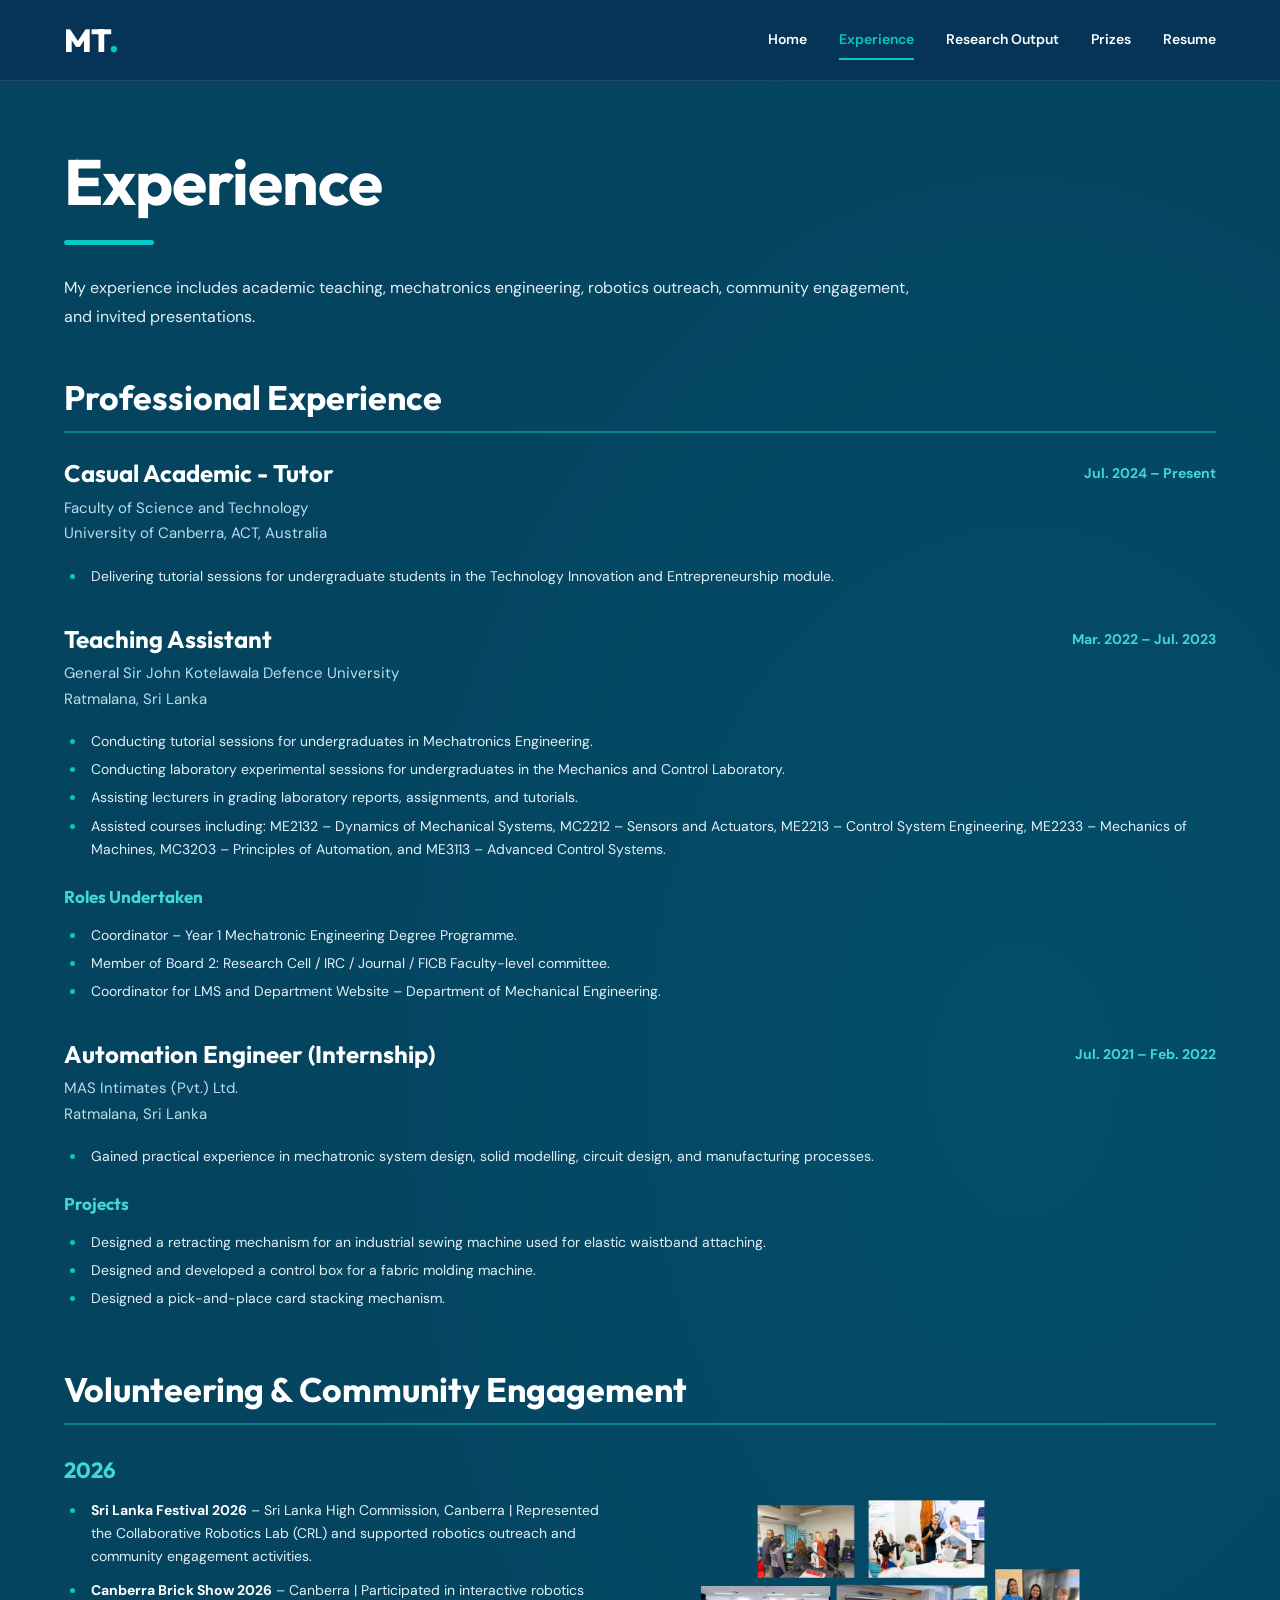
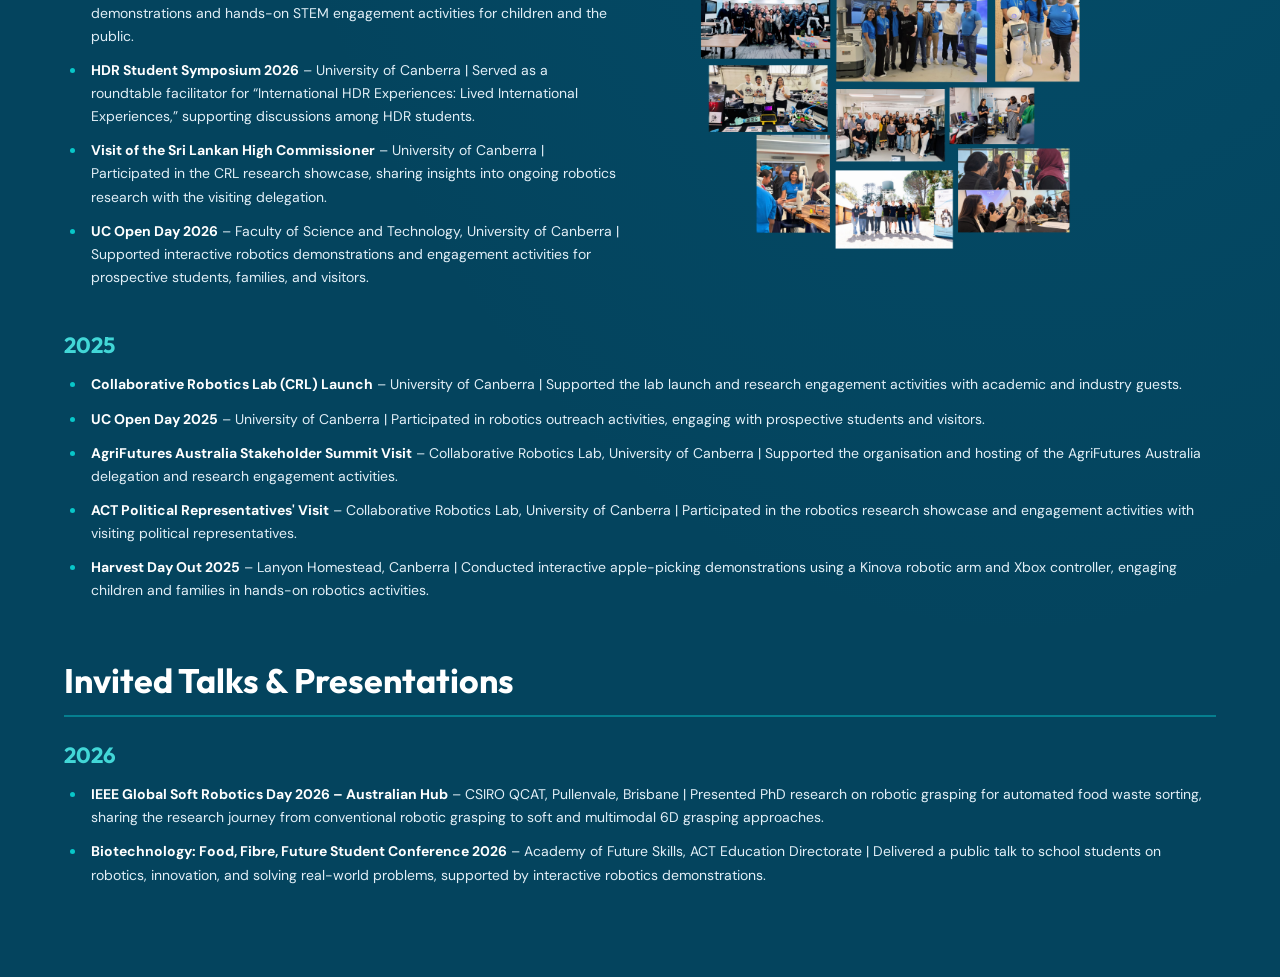
==== commit 6af80e29: "Update experience.html" ====
--- a/experience.html
+++ b/experience.html
@@ -226,66 +226,49 @@
             color: #ffffff;
             font-weight: 700;
         }
-        /* VOLUNTEERING: 40% TEXT / 60% COLLAGE */
-        .volunteering-layout {
+        /* Volunteering: 2026 split evenly between text and collage */
+        .volunteering-2026-layout {
             display: grid;
-            grid-template-columns: minmax(0, 2fr) minmax(0, 3fr);
-            gap: 30px;
-            align-items: stretch;
+            grid-template-columns: minmax(0, 1fr) minmax(0, 1fr);
+            gap: 35px;
+            align-items: center;
             width: 100%;
         }
-
-        .volunteering-content {
-            display: grid;
-            align-content: start;
-            gap: 30px;
+        .volunteering-2026-content { min-width: 0; }
+        .volunteering-2026-content li { overflow-wrap: break-word; }
+        .volunteering-2026-image {
             min-width: 0;
-            max-width: 100%;
-            overflow-wrap: break-word;
-        }
-
-        .activity-card { padding: 0; min-width: 0; }
-
-        .volunteering-image {
+            width: 100%;
+            margin: 0;
+            padding: 0;
             display: flex;
             align-items: center;
             justify-content: center;
-            min-width: 0;
-            width: 100%;
-            height: 100%;
-            margin: 0;
-            padding: 0;
             background: transparent;
-            border: none;
+            border: 0;
             box-shadow: none;
-            overflow: hidden;
-        }
-
-        .volunteering-image img {
+        }
+        .volunteering-2026-image img {
             display: block;
             width: 100%;
+            max-width: 100%;
             height: auto;
-            max-width: 100%;
-            max-height: 100%;
             object-fit: contain;
-            object-position: center;
-            border: none;
-            border-radius: 0;
+            border: 0;
             box-shadow: none;
-            transform: none;
-        }
-
+        }
+        /* 2025 follows below and occupies the full content width */
+        .volunteering-2025-content {
+            width: 100%;
+            margin-top: 35px;
+        }
+        .activity-card { padding: 0; }
         @media (max-width: 768px) {
-            .volunteering-layout {
+            .volunteering-2026-layout {
                 grid-template-columns: minmax(0, 1fr);
                 gap: 25px;
             }
-            .volunteering-image { height: auto; }
-            .volunteering-image img {
-                width: 100%;
-                height: auto;
-                max-height: none;
-            }
+            .volunteering-2025-content { margin-top: 35px; }
         }
 
     </style>
@@ -572,34 +555,36 @@
             <!-- VOLUNTEERING AND COMMUNITY ENGAGEMENT -->
             <section class="experience-section" id="volunteering" aria-labelledby="volunteering-heading">
                 <h2 class="section-heading" id="volunteering-heading">Volunteering &amp; Community Engagement</h2>
-                <div class="volunteering-layout">
-                    <div class="volunteering-content">
-                        <div class="experience-item activity-card">
-                            <h3 class="activity-year">2026</h3>
-                            <ul class="experience-details activity-list">
-                                <li><strong>Sri Lanka Festival 2026</strong> – Sri Lanka High Commission, Canberra | Represented the Collaborative Robotics Lab (CRL) and supported robotics outreach and community engagement activities.</li>
-                                <li><strong>Canberra Brick Show 2026</strong> – Canberra | Participated in interactive robotics demonstrations and hands-on STEM engagement activities for children and the public.</li>
-                                <li><strong>HDR Student Symposium 2026</strong> – University of Canberra | Served as a roundtable facilitator for “International HDR Experiences: Lived International Experiences,” supporting discussions among HDR students.</li>
-                                <li><strong>Visit of the Sri Lankan High Commissioner</strong> – University of Canberra | Participated in the CRL research showcase, sharing insights into ongoing robotics research with the visiting delegation.</li>
-                                <li><strong>UC Open Day 2026</strong> – Faculty of Science and Technology, University of Canberra | Supported interactive robotics demonstrations and engagement activities for prospective students, families, and visitors.</li>
-                            </ul>
-                        </div>
-                        <div class="experience-item activity-card">
-                            <h3 class="activity-year">2025</h3>
-                            <ul class="experience-details activity-list">
-                                <li><strong>Collaborative Robotics Lab (CRL) Launch</strong> – University of Canberra | Supported the lab launch and research engagement activities with academic and industry guests.</li>
-                                <li><strong>UC Open Day 2025</strong> – University of Canberra | Participated in robotics outreach activities, engaging with prospective students and visitors.</li>
-                                <li><strong>AgriFutures Australia Stakeholder Summit Visit</strong> – Collaborative Robotics Lab, University of Canberra | Supported the organisation and hosting of the AgriFutures Australia delegation and research engagement activities.</li>
-                                <li><strong>ACT Political Representatives' Visit</strong> – Collaborative Robotics Lab, University of Canberra | Participated in the robotics research showcase and engagement activities with visiting political representatives.</li>
-                                <li><strong>Harvest Day Out 2025</strong> – Lanyon Homestead, Canberra | Conducted interactive apple-picking demonstrations using a Kinova robotic arm and Xbox controller, engaging children and families in hands-on robotics activities.</li>
-                            </ul>
-                        </div>
+
+                <!-- 2026: 50% text and 50% image -->
+                <div class="volunteering-2026-layout">
+                    <div class="volunteering-2026-content">
+                        <h3 class="activity-year">2026</h3>
+                        <ul class="experience-details activity-list">
+                            <li><strong>Sri Lanka Festival 2026</strong> – Sri Lanka High Commission, Canberra | Represented the Collaborative Robotics Lab (CRL) and supported robotics outreach and community engagement activities.</li>
+                            <li><strong>Canberra Brick Show 2026</strong> – Canberra | Participated in interactive robotics demonstrations and hands-on STEM engagement activities for children and the public.</li>
+                            <li><strong>HDR Student Symposium 2026</strong> – University of Canberra | Served as a roundtable facilitator for “International HDR Experiences: Lived International Experiences,” supporting discussions among HDR students.</li>
+                            <li><strong>Visit of the Sri Lankan High Commissioner</strong> – University of Canberra | Participated in the CRL research showcase, sharing insights into ongoing robotics research with the visiting delegation.</li>
+                            <li><strong>UC Open Day 2026</strong> – Faculty of Science and Technology, University of Canberra | Supported interactive robotics demonstrations and engagement activities for prospective students, families, and visitors.</li>
+                        </ul>
                     </div>
-                    <figure class="volunteering-image">
+                    <figure class="volunteering-2026-image">
                         <img src="assets/images/Volunteering_Collage.png"
                              alt="Collage of volunteering, community engagement and robotics outreach activities"
                              loading="lazy">
                     </figure>
+                </div>
+
+                <!-- 2025: full-width text -->
+                <div class="volunteering-2025-content">
+                    <h3 class="activity-year">2025</h3>
+                    <ul class="experience-details activity-list">
+                        <li><strong>Collaborative Robotics Lab (CRL) Launch</strong> – University of Canberra | Supported the lab launch and research engagement activities with academic and industry guests.</li>
+                        <li><strong>UC Open Day 2025</strong> – University of Canberra | Participated in robotics outreach activities, engaging with prospective students and visitors.</li>
+                        <li><strong>AgriFutures Australia Stakeholder Summit Visit</strong> – Collaborative Robotics Lab, University of Canberra | Supported the organisation and hosting of the AgriFutures Australia delegation and research engagement activities.</li>
+                        <li><strong>ACT Political Representatives' Visit</strong> – Collaborative Robotics Lab, University of Canberra | Participated in the robotics research showcase and engagement activities with visiting political representatives.</li>
+                        <li><strong>Harvest Day Out 2025</strong> – Lanyon Homestead, Canberra | Conducted interactive apple-picking demonstrations using a Kinova robotic arm and Xbox controller, engaging children and families in hands-on robotics activities.</li>
+                    </ul>
                 </div>
             </section>
 
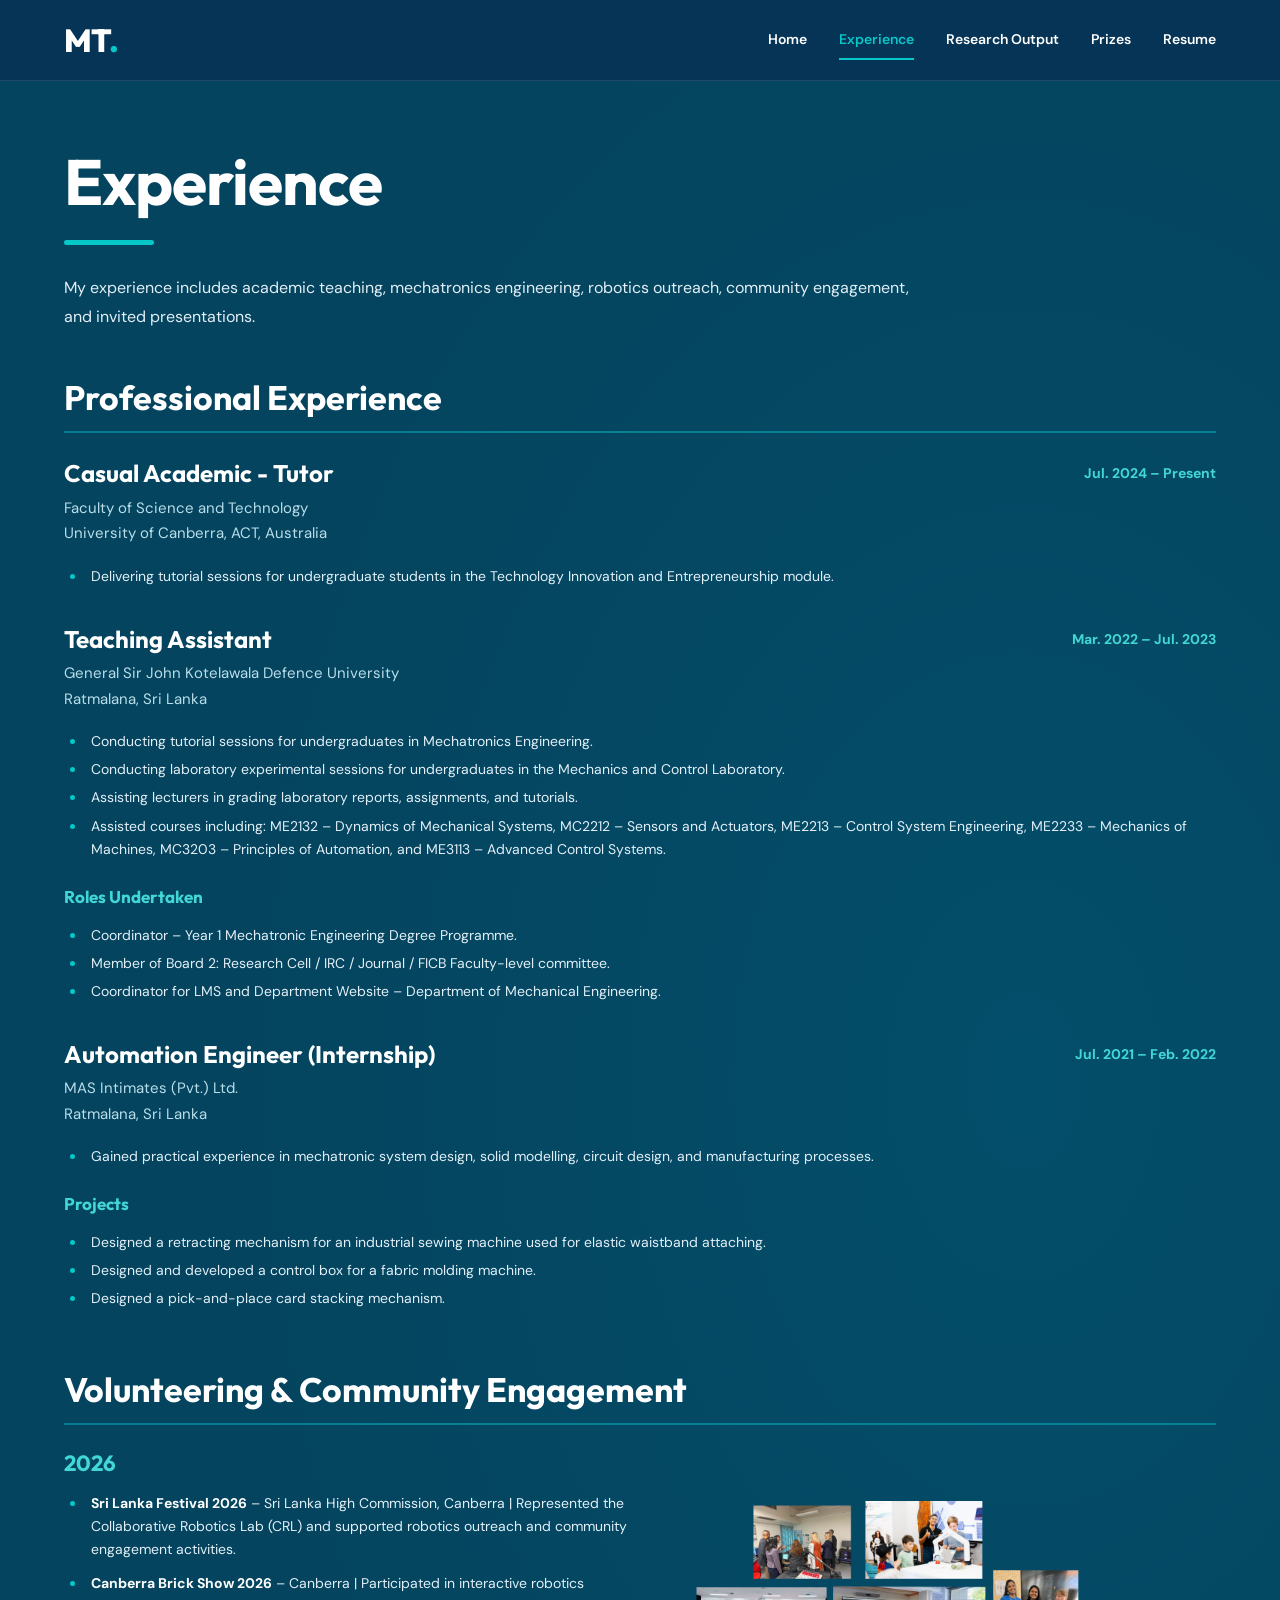
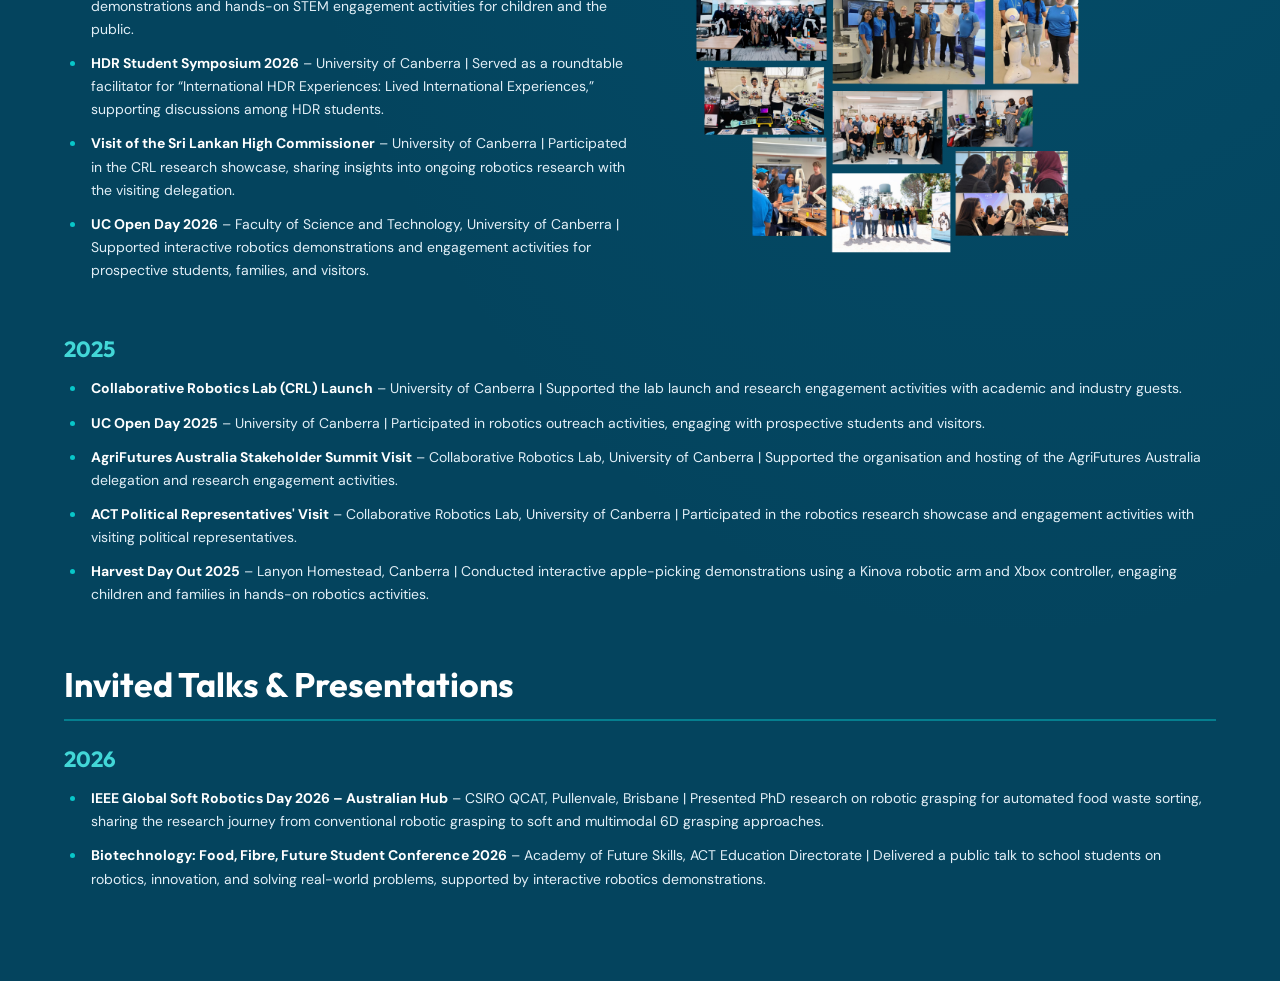
==== commit c0fa758c: "Update experience.html" ====
--- a/experience.html
+++ b/experience.html
@@ -236,27 +236,83 @@
         }
         .volunteering-2026-content { min-width: 0; }
         .volunteering-2026-content li { overflow-wrap: break-word; }
-        .volunteering-2026-image {
-            min-width: 0;
-            width: 100%;
-            margin: 0;
-            padding: 0;
-            display: flex;
-            align-items: center;
-            justify-content: center;
-            background: transparent;
-            border: 0;
-            box-shadow: none;
-        }
-        .volunteering-2026-image img {
-            display: block;
-            width: 100%;
-            max-width: 100%;
-            height: auto;
-            object-fit: contain;
-            border: 0;
-            box-shadow: none;
-        }
+        /* 2026: Equal space for content and image */
+
+.volunteering-2026-layout {
+    display: grid;
+    grid-template-columns: minmax(0, 1fr) minmax(0, 1fr);
+    gap: 25px;
+    align-items: stretch;
+    width: 100%;
+}
+
+/* Left side content */
+
+.volunteering-2026-content {
+    min-width: 0;
+}
+
+/* Right side image container */
+
+.volunteering-2026-image {
+    width: 100%;
+    height: 100%;
+    min-width: 0;
+
+    margin: 0;
+    padding: 0;
+
+    display: flex;
+    align-items: center;
+    justify-content: center;
+
+    background: transparent;
+    border: none;
+    box-shadow: none;
+}
+
+/* Enlarge image proportionally */
+
+.volunteering-2026-image img {
+    display: block;
+
+    width: 100%;
+    height: 100%;
+
+    max-width: none;
+    max-height: none;
+
+    object-fit: contain;
+    object-position: center;
+
+    border: none;
+    box-shadow: none;
+}
+
+/* 2025 remains full width */
+
+.volunteering-2025-content {
+    width: 100%;
+    margin-top: 35px;
+}
+
+/* Mobile responsive */
+
+@media (max-width: 768px) {
+    .volunteering-2026-layout {
+        grid-template-columns: 1fr;
+        gap: 25px;
+    }
+
+    .volunteering-2026-image {
+        height: auto;
+    }
+
+    .volunteering-2026-image img {
+        width: 100%;
+        height: auto;
+    }
+}
         /* 2025 follows below and occupies the full content width */
         .volunteering-2025-content {
             width: 100%;
@@ -569,10 +625,12 @@
                         </ul>
                     </div>
                     <figure class="volunteering-2026-image">
-                        <img src="assets/images/Volunteering_Collage.png"
-                             alt="Collage of volunteering, community engagement and robotics outreach activities"
-                             loading="lazy">
-                    </figure>
+    <img
+        src="https://moni9612.github.io/portfolio/assets/images/Volunteering_Collage.png"
+        alt="Volunteering and Community Engagement"
+        loading="lazy"
+    >
+</figure>
                 </div>
 
                 <!-- 2025: full-width text -->
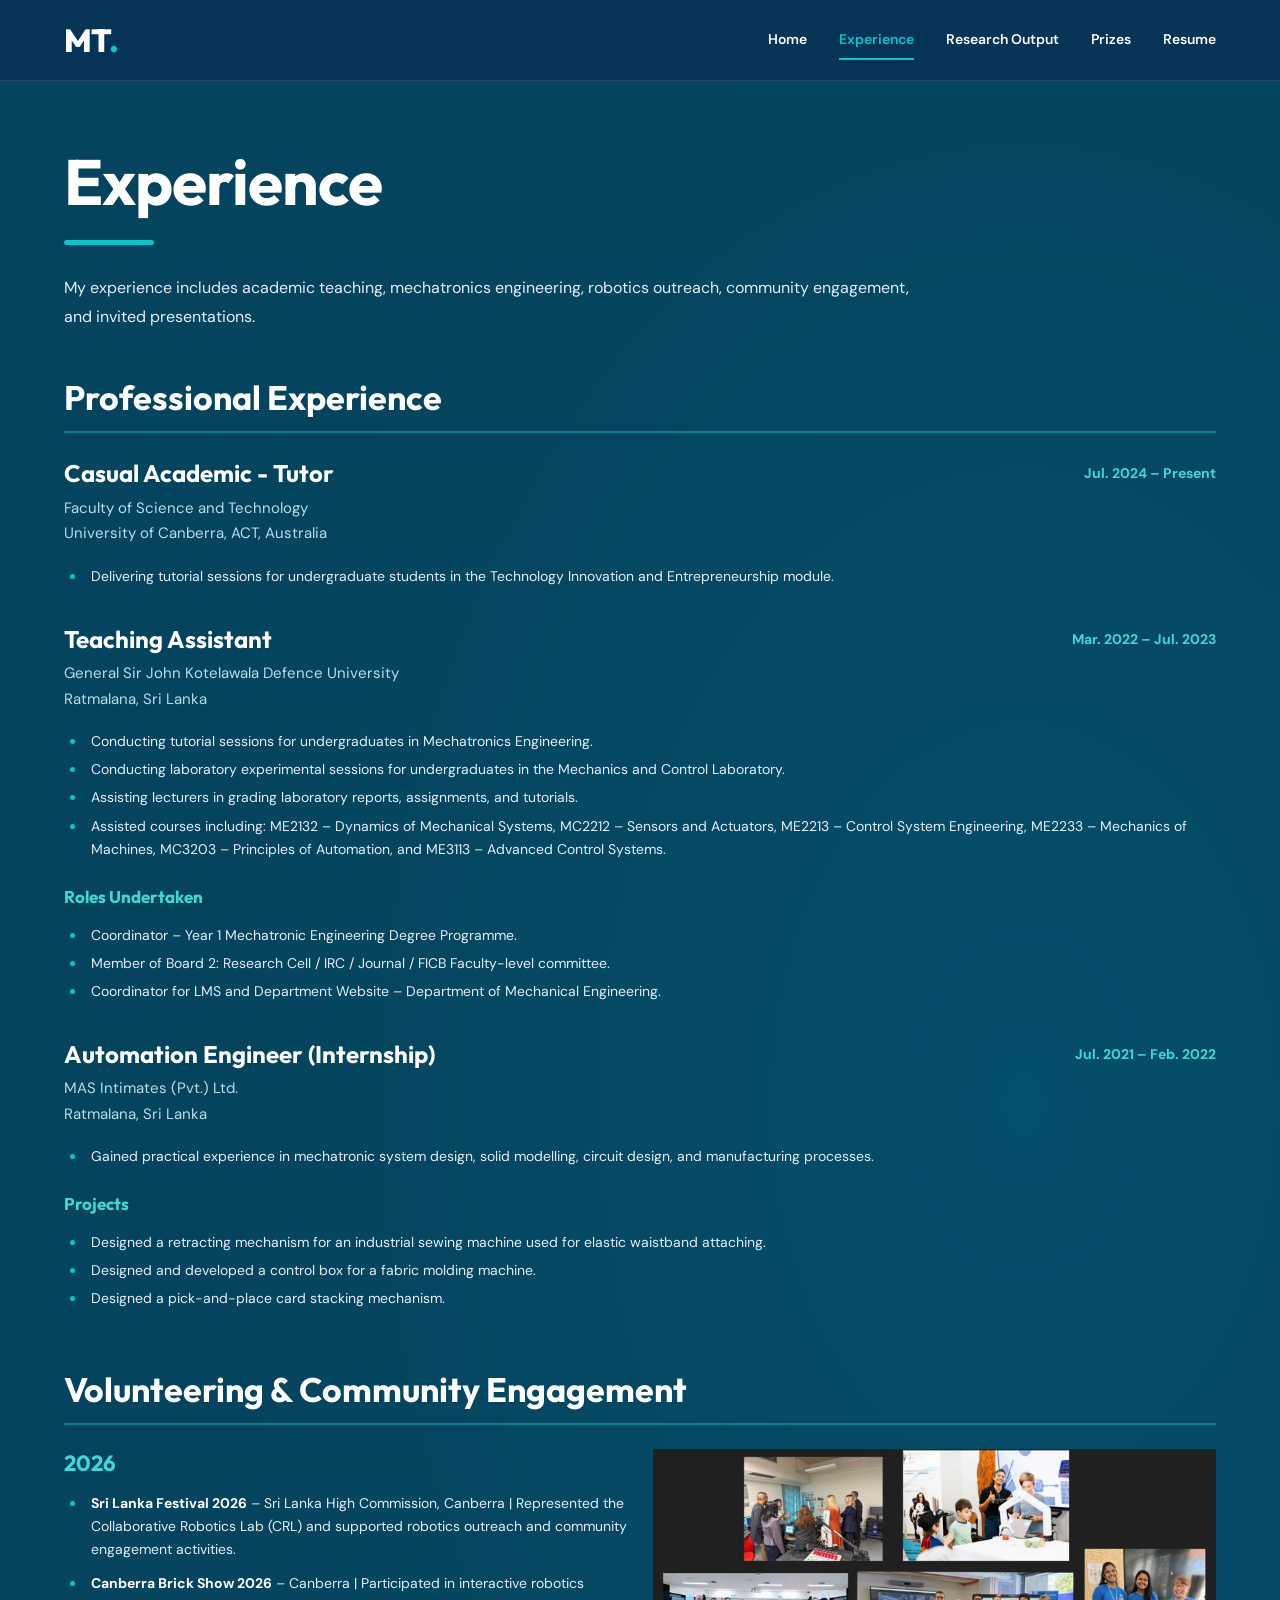
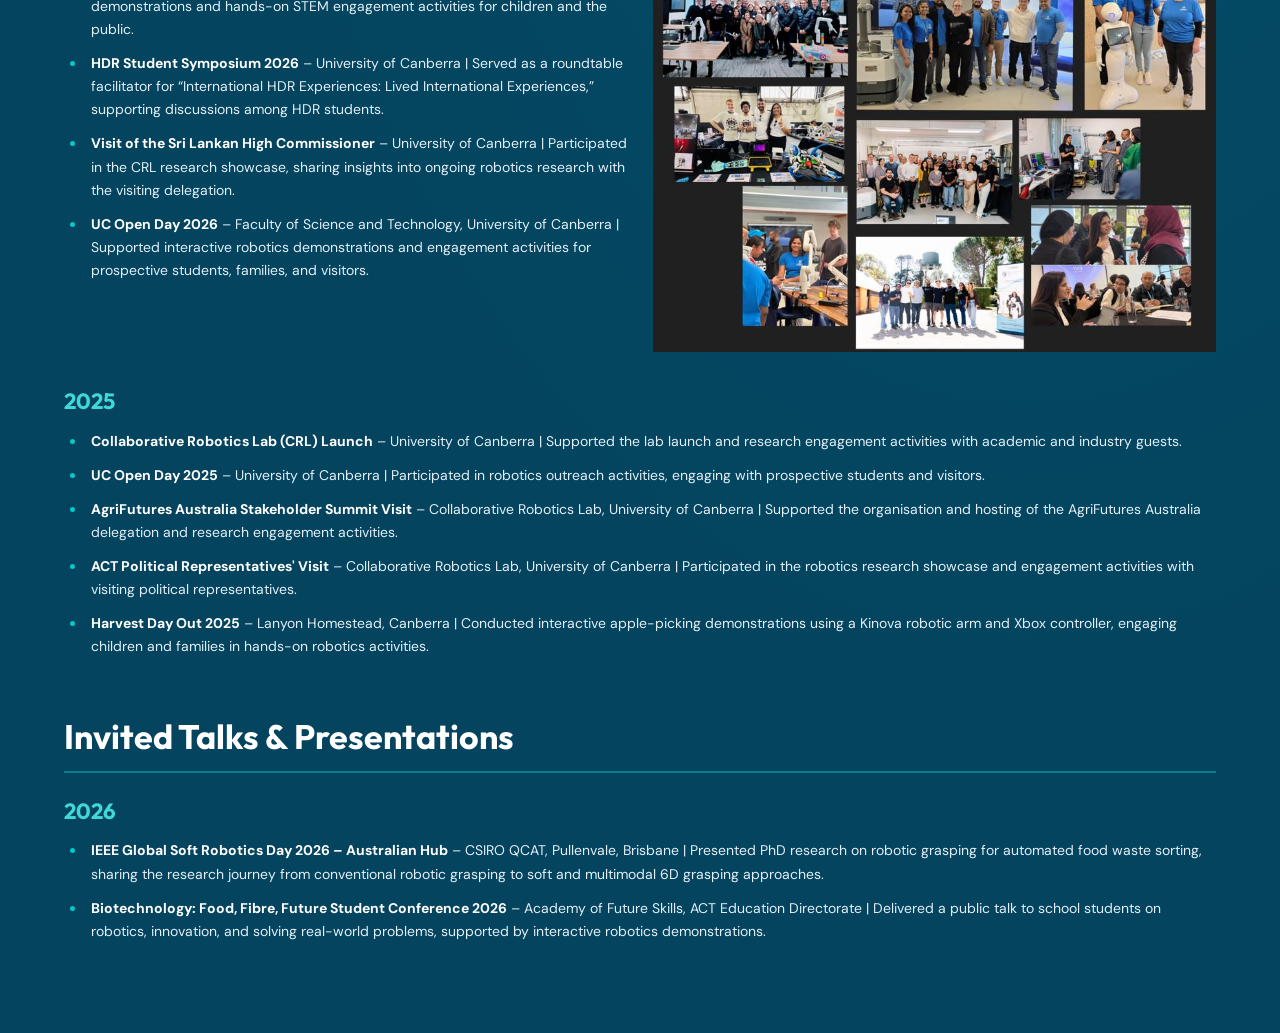
==== commit b18454e3: "Update experience.html" ====
--- a/experience.html
+++ b/experience.html
@@ -626,7 +626,7 @@
                     </div>
                     <figure class="volunteering-2026-image">
     <img
-        src="https://moni9612.github.io/portfolio/assets/images/Volunteering_Collage.png"
+        src="https://moni9612.github.io/portfolio/assets/images/VolunteeringCollage.png"
         alt="Volunteering and Community Engagement"
         loading="lazy"
     >
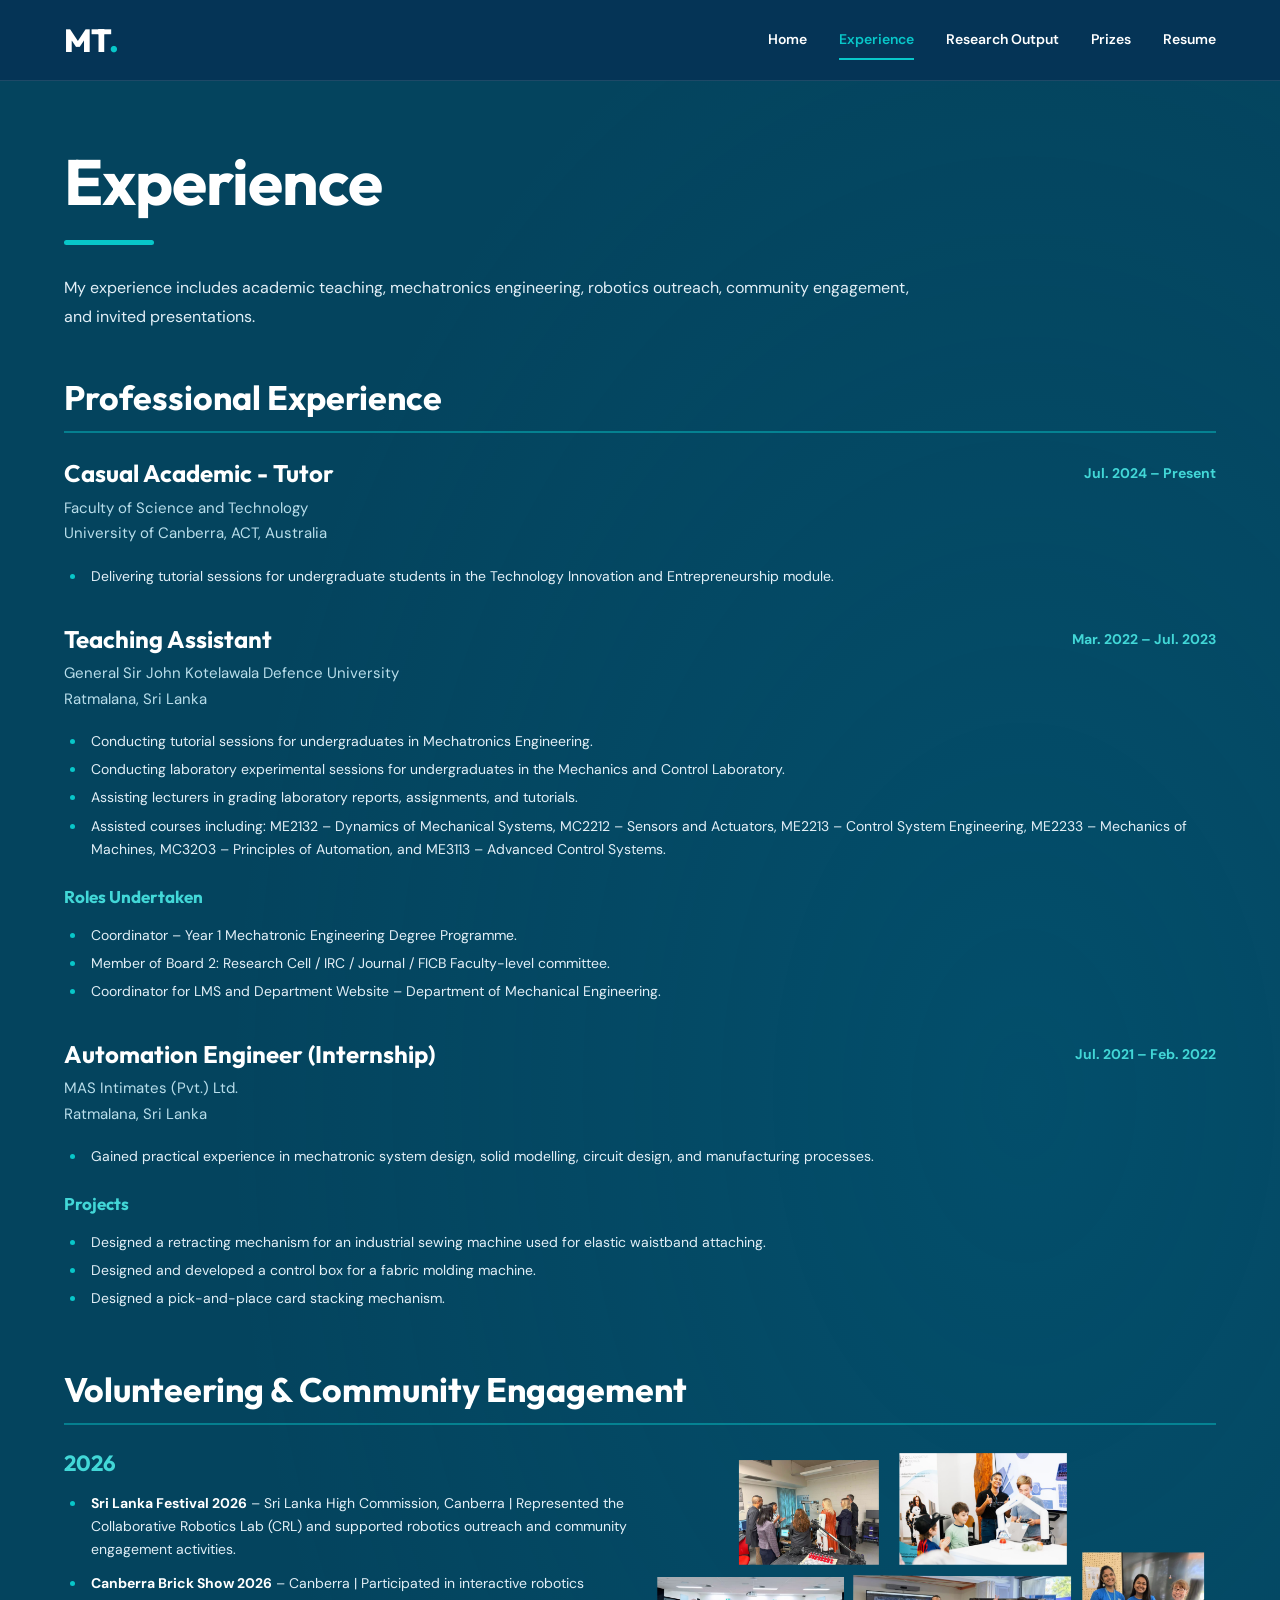
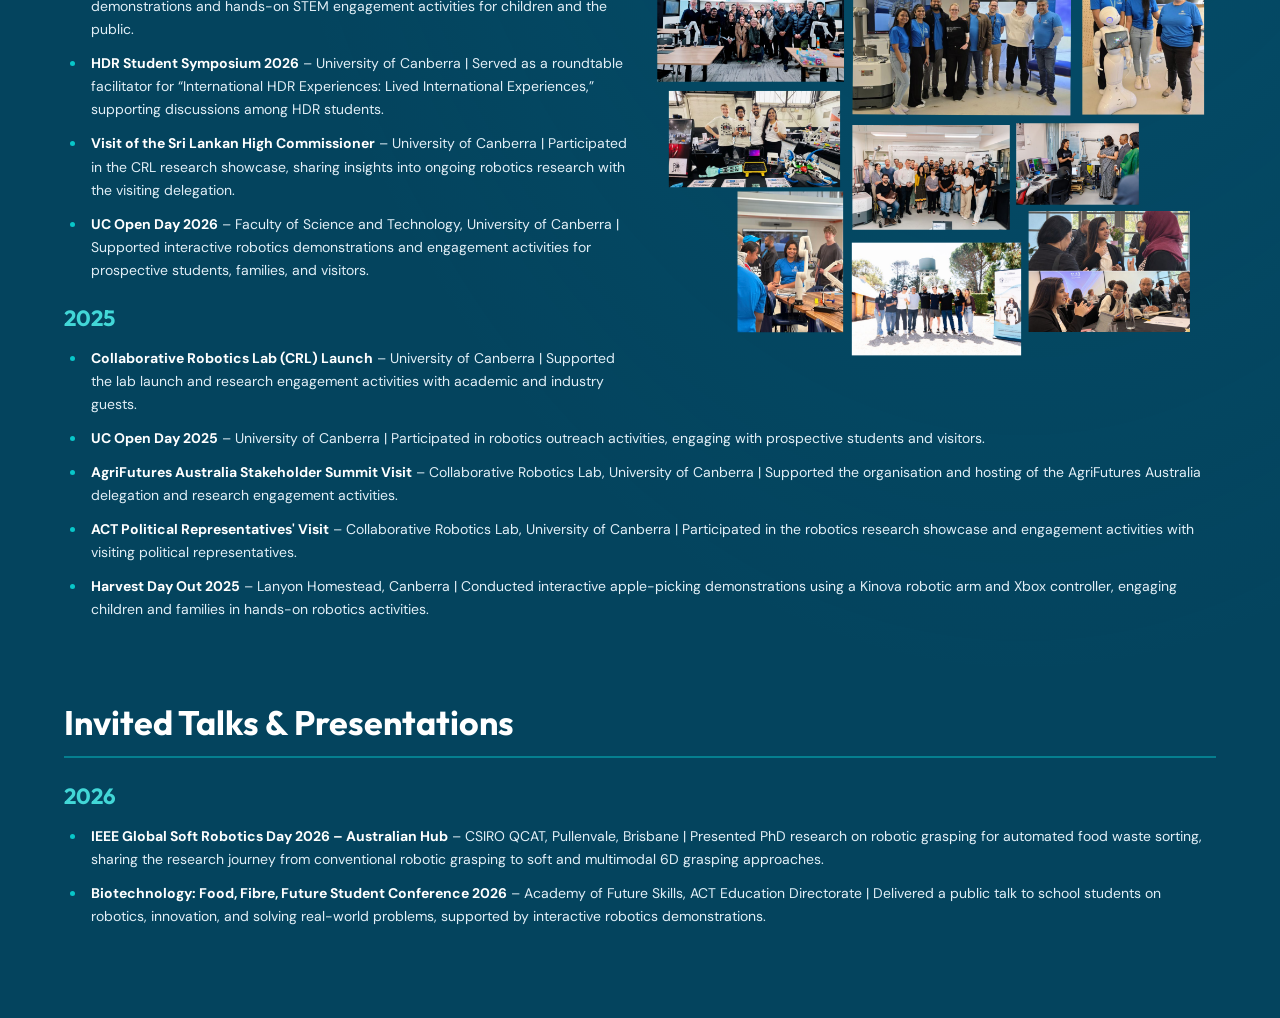
==== commit de462861: "Update experience.html" ====
--- a/experience.html
+++ b/experience.html
@@ -226,105 +226,31 @@
             color: #ffffff;
             font-weight: 700;
         }
-        /* Volunteering: 2026 split evenly between text and collage */
-        .volunteering-2026-layout {
-            display: grid;
-            grid-template-columns: minmax(0, 1fr) minmax(0, 1fr);
-            gap: 35px;
-            align-items: center;
+        /* Text wraps alongside the image and fills the width below it. */
+        .volunteering-flow { display: flow-root; width: 100%; }
+        .volunteering-flow .volunteering-2026-image {
+            float: right;
+            width: calc(50% - 12px);
+            margin: 0 0 18px 24px;
+            padding: 0;
+            border: 0;
+            background: transparent;
+            box-shadow: none;
+        }
+        .volunteering-flow .volunteering-2026-image img {
+            display: block;
             width: 100%;
-        }
-        .volunteering-2026-content { min-width: 0; }
-        .volunteering-2026-content li { overflow-wrap: break-word; }
-        /* 2026: Equal space for content and image */
-
-.volunteering-2026-layout {
-    display: grid;
-    grid-template-columns: minmax(0, 1fr) minmax(0, 1fr);
-    gap: 25px;
-    align-items: stretch;
-    width: 100%;
-}
-
-/* Left side content */
-
-.volunteering-2026-content {
-    min-width: 0;
-}
-
-/* Right side image container */
-
-.volunteering-2026-image {
-    width: 100%;
-    height: 100%;
-    min-width: 0;
-
-    margin: 0;
-    padding: 0;
-
-    display: flex;
-    align-items: center;
-    justify-content: center;
-
-    background: transparent;
-    border: none;
-    box-shadow: none;
-}
-
-/* Enlarge image proportionally */
-
-.volunteering-2026-image img {
-    display: block;
-
-    width: 100%;
-    height: 100%;
-
-    max-width: none;
-    max-height: none;
-
-    object-fit: contain;
-    object-position: center;
-
-    border: none;
-    box-shadow: none;
-}
-
-/* 2025 remains full width */
-
-.volunteering-2025-content {
-    width: 100%;
-    margin-top: 35px;
-}
-
-/* Mobile responsive */
-
-@media (max-width: 768px) {
-    .volunteering-2026-layout {
-        grid-template-columns: 1fr;
-        gap: 25px;
-    }
-
-    .volunteering-2026-image {
-        height: auto;
-    }
-
-    .volunteering-2026-image img {
-        width: 100%;
-        height: auto;
-    }
-}
-        /* 2025 follows below and occupies the full content width */
-        .volunteering-2025-content {
-            width: 100%;
-            margin-top: 35px;
-        }
-        .activity-card { padding: 0; }
+            height: auto;
+            object-fit: contain;
+            border: 0;
+        }
+        .volunteering-flow .volunteering-year { margin: 0 0 22px; }
         @media (max-width: 768px) {
-            .volunteering-2026-layout {
-                grid-template-columns: minmax(0, 1fr);
-                gap: 25px;
-            }
-            .volunteering-2025-content { margin-top: 35px; }
+            .volunteering-flow .volunteering-2026-image {
+                float: none;
+                width: 100%;
+                margin: 0 0 24px;
+            }
         }
 
     </style>
@@ -612,9 +538,15 @@
             <section class="experience-section" id="volunteering" aria-labelledby="volunteering-heading">
                 <h2 class="section-heading" id="volunteering-heading">Volunteering &amp; Community Engagement</h2>
 
-                <!-- 2026: 50% text and 50% image -->
-                <div class="volunteering-2026-layout">
-                    <div class="volunteering-2026-content">
+                <!-- The collage floats alongside 2026 and early 2025 content.
+                     Remaining 2025 entries fill the page below the image. -->
+                <div class="volunteering-flow">
+                    <figure class="volunteering-2026-image">
+                        <img src="assets/images/VolunteeringCollage.png"
+                             alt="Volunteering and Community Engagement"
+                             loading="lazy">
+                    </figure>
+                    <div class="volunteering-year volunteering-2026-content">
                         <h3 class="activity-year">2026</h3>
                         <ul class="experience-details activity-list">
                             <li><strong>Sri Lanka Festival 2026</strong> – Sri Lanka High Commission, Canberra | Represented the Collaborative Robotics Lab (CRL) and supported robotics outreach and community engagement activities.</li>
@@ -624,25 +556,16 @@
                             <li><strong>UC Open Day 2026</strong> – Faculty of Science and Technology, University of Canberra | Supported interactive robotics demonstrations and engagement activities for prospective students, families, and visitors.</li>
                         </ul>
                     </div>
-                    <figure class="volunteering-2026-image">
-    <img
-        src="https://moni9612.github.io/portfolio/assets/images/VolunteeringCollage.png"
-        alt="Volunteering and Community Engagement"
-        loading="lazy"
-    >
-</figure>
-                </div>
-
-                <!-- 2025: full-width text -->
-                <div class="volunteering-2025-content">
-                    <h3 class="activity-year">2025</h3>
-                    <ul class="experience-details activity-list">
+                    <div class="volunteering-year volunteering-2025-content">
+                        <h3 class="activity-year">2025</h3>
+                        <ul class="experience-details activity-list">
                         <li><strong>Collaborative Robotics Lab (CRL) Launch</strong> – University of Canberra | Supported the lab launch and research engagement activities with academic and industry guests.</li>
                         <li><strong>UC Open Day 2025</strong> – University of Canberra | Participated in robotics outreach activities, engaging with prospective students and visitors.</li>
                         <li><strong>AgriFutures Australia Stakeholder Summit Visit</strong> – Collaborative Robotics Lab, University of Canberra | Supported the organisation and hosting of the AgriFutures Australia delegation and research engagement activities.</li>
                         <li><strong>ACT Political Representatives' Visit</strong> – Collaborative Robotics Lab, University of Canberra | Participated in the robotics research showcase and engagement activities with visiting political representatives.</li>
                         <li><strong>Harvest Day Out 2025</strong> – Lanyon Homestead, Canberra | Conducted interactive apple-picking demonstrations using a Kinova robotic arm and Xbox controller, engaging children and families in hands-on robotics activities.</li>
                     </ul>
+                    </div>
                 </div>
             </section>
 
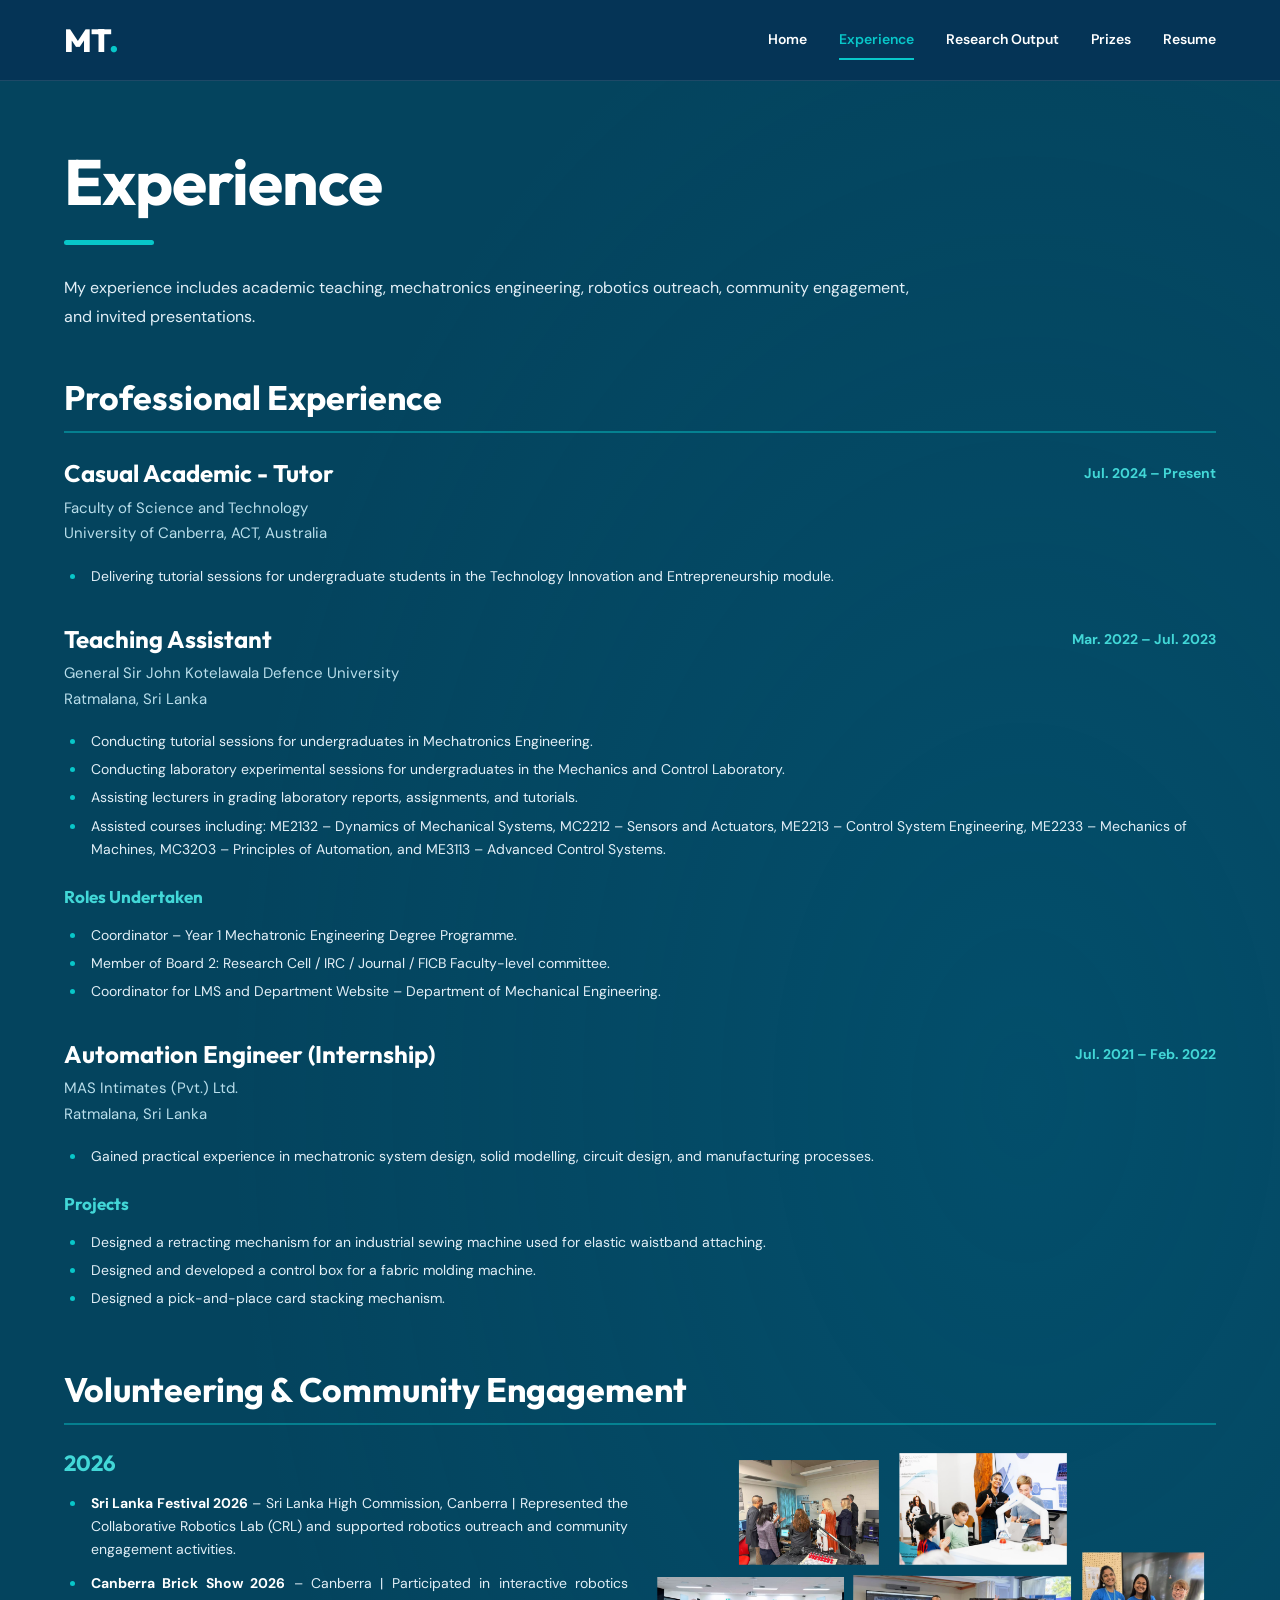
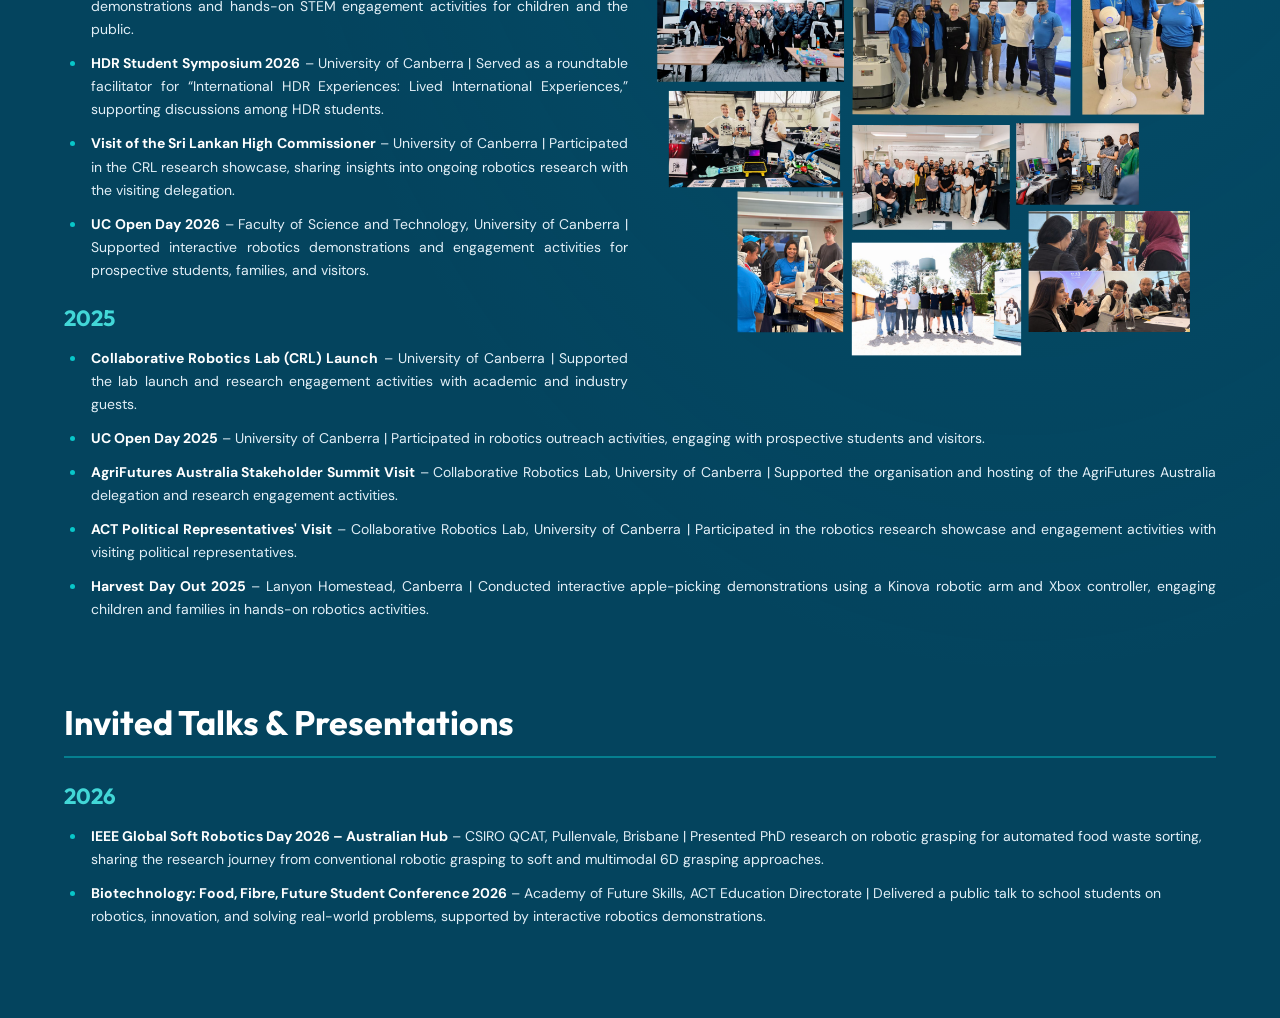
==== commit eb84a1ca: "Update experience.html" ====
--- a/experience.html
+++ b/experience.html
@@ -252,6 +252,25 @@
                 margin: 0 0 24px;
             }
         }
+    
+/* ==========================================
+   VOLUNTEERING TEXT JUSTIFICATION
+   ========================================== */
+
+.volunteering-2026-content .activity-list li,
+.volunteering-2025-content .activity-list li {
+    text-align: justify;
+    text-justify: inter-word;
+    hyphens: auto;
+}
+
+/* Keep headings left aligned */
+
+.volunteering-2026-content .activity-year,
+.volunteering-2025-content .activity-year {
+    text-align: left;
+}
+
 
     </style>
 
